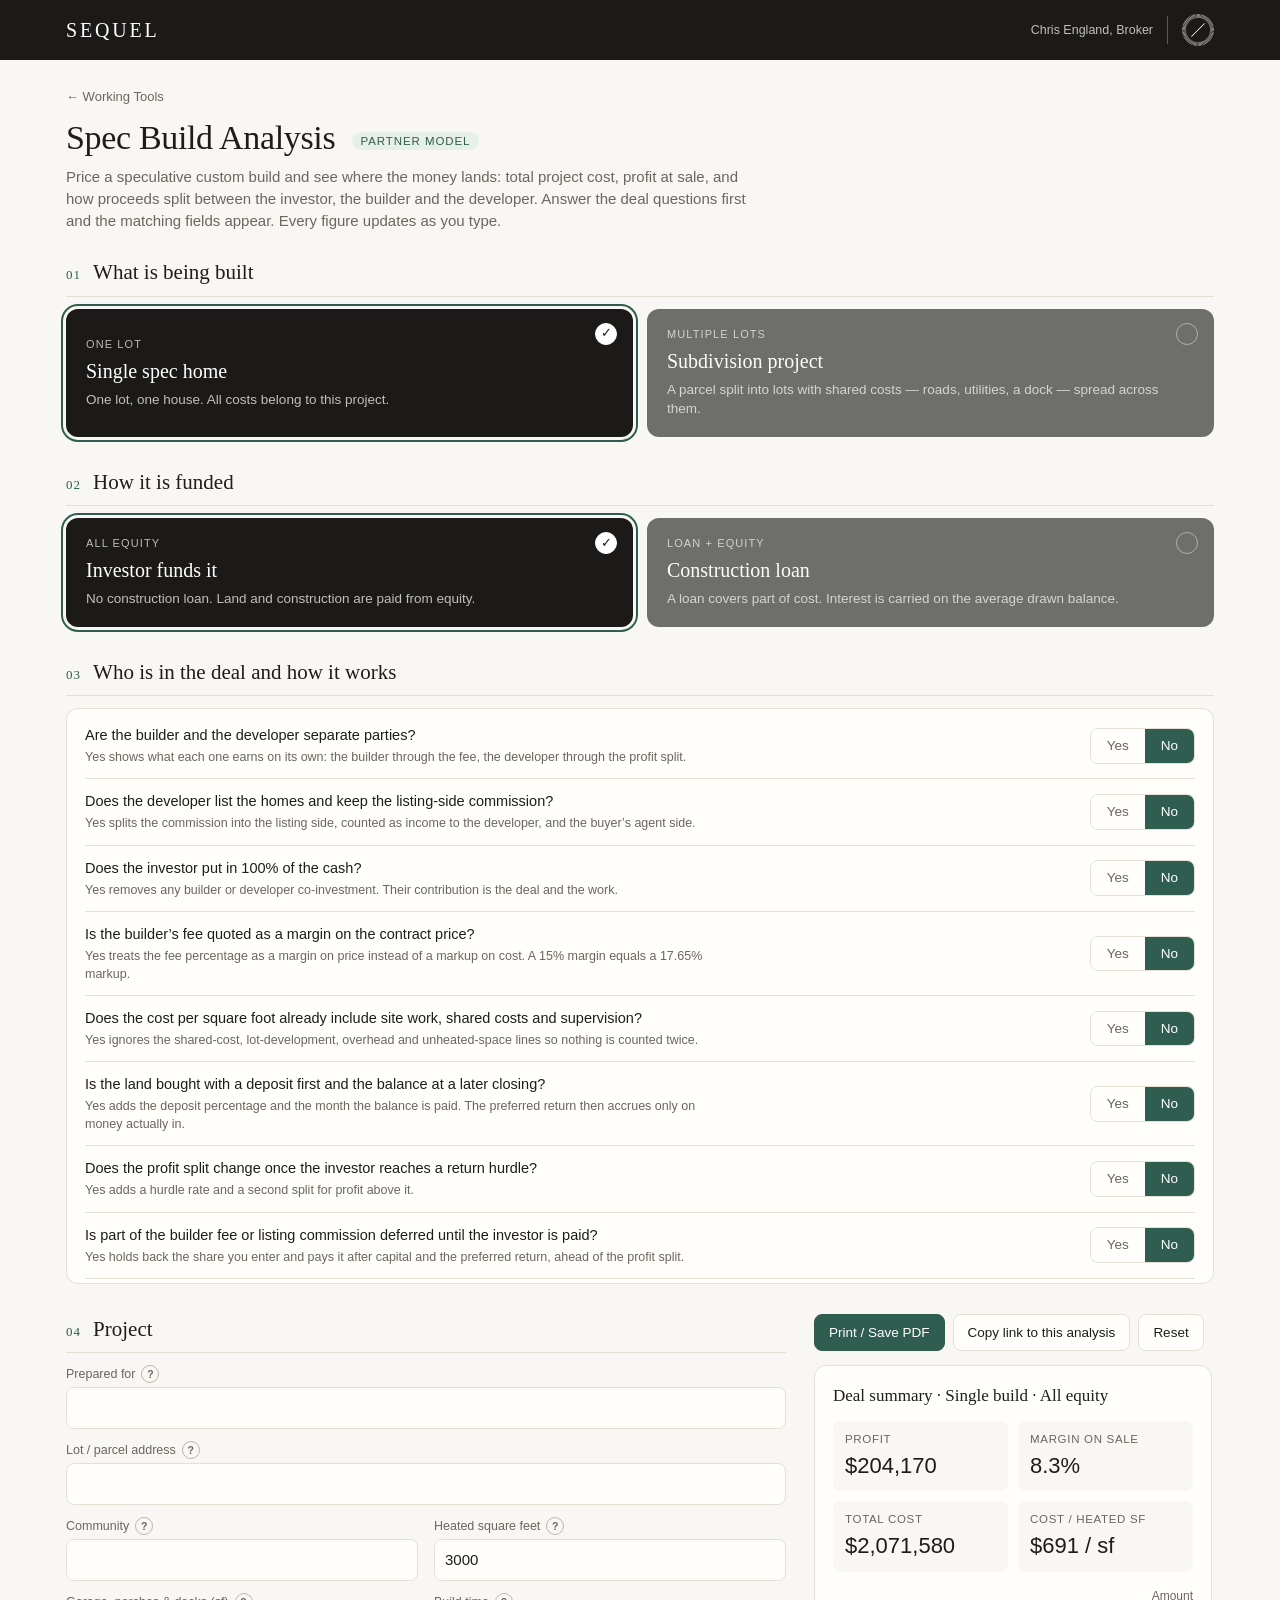
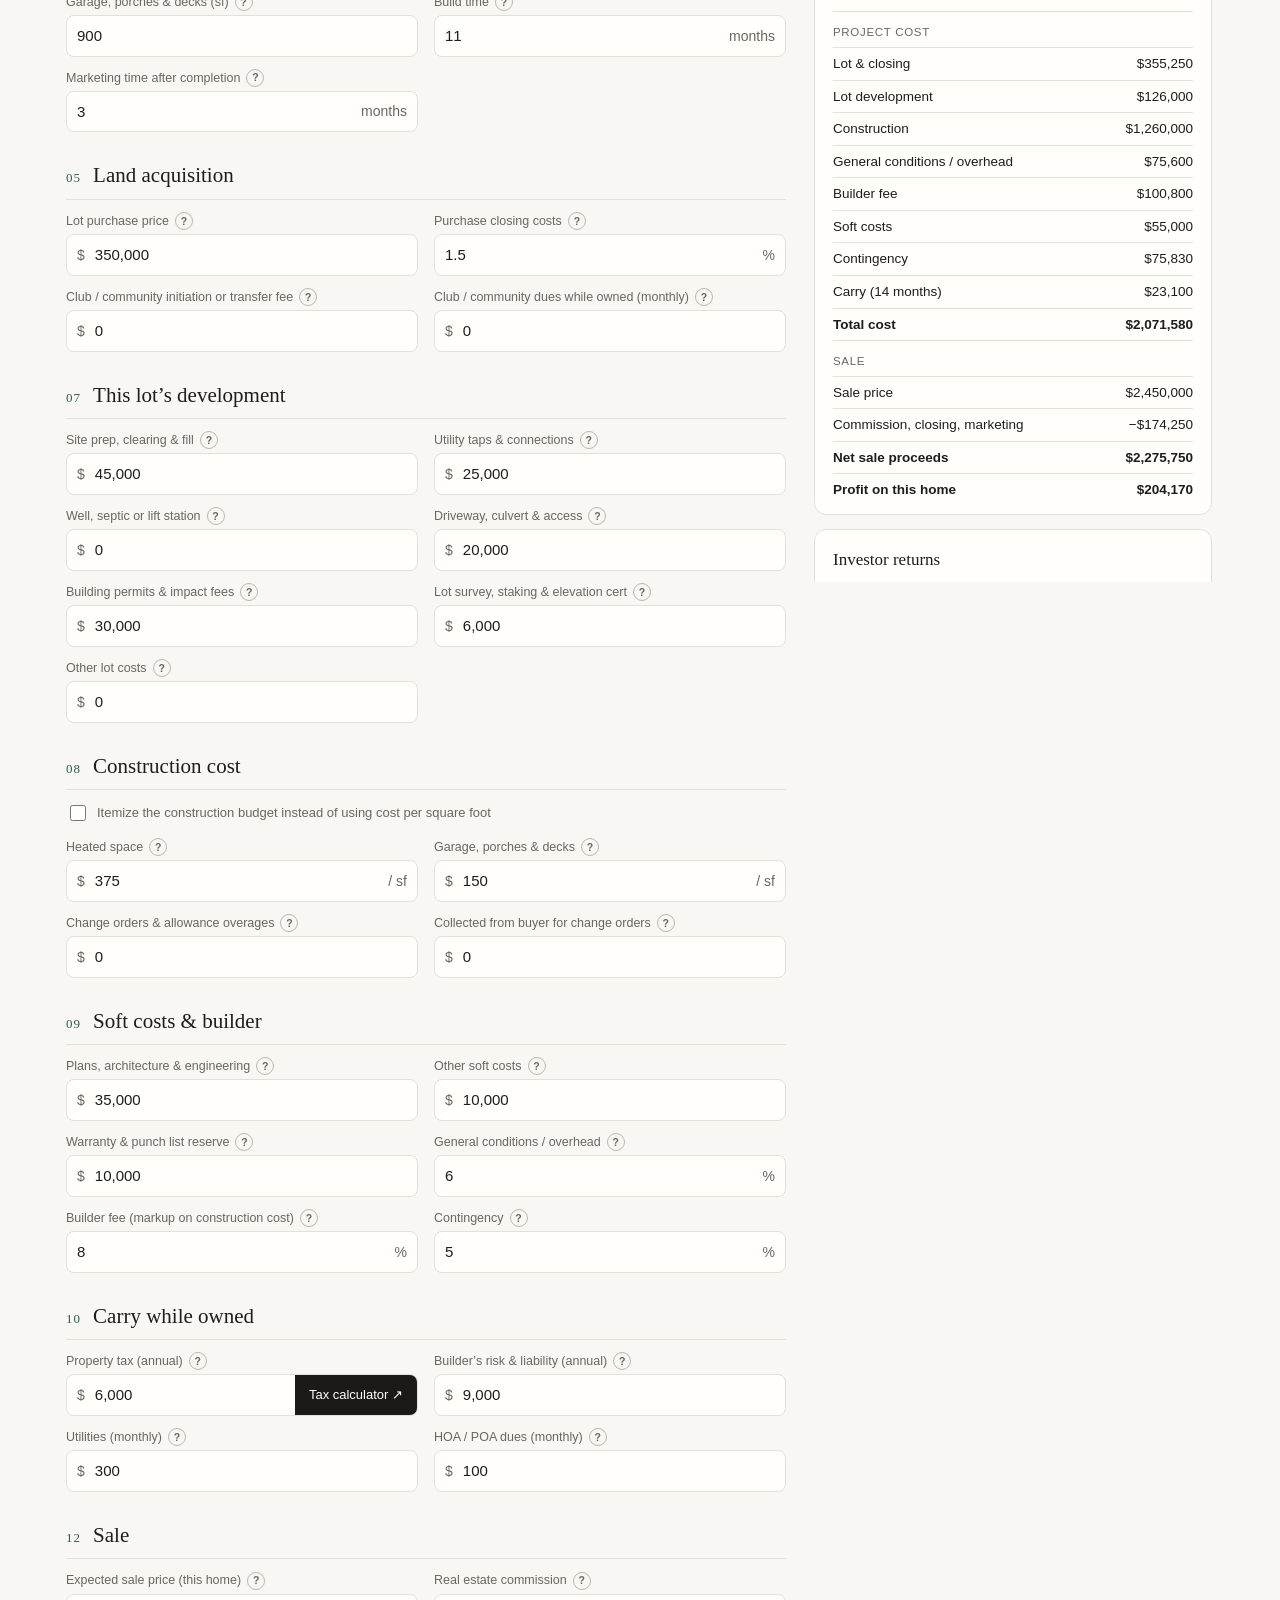
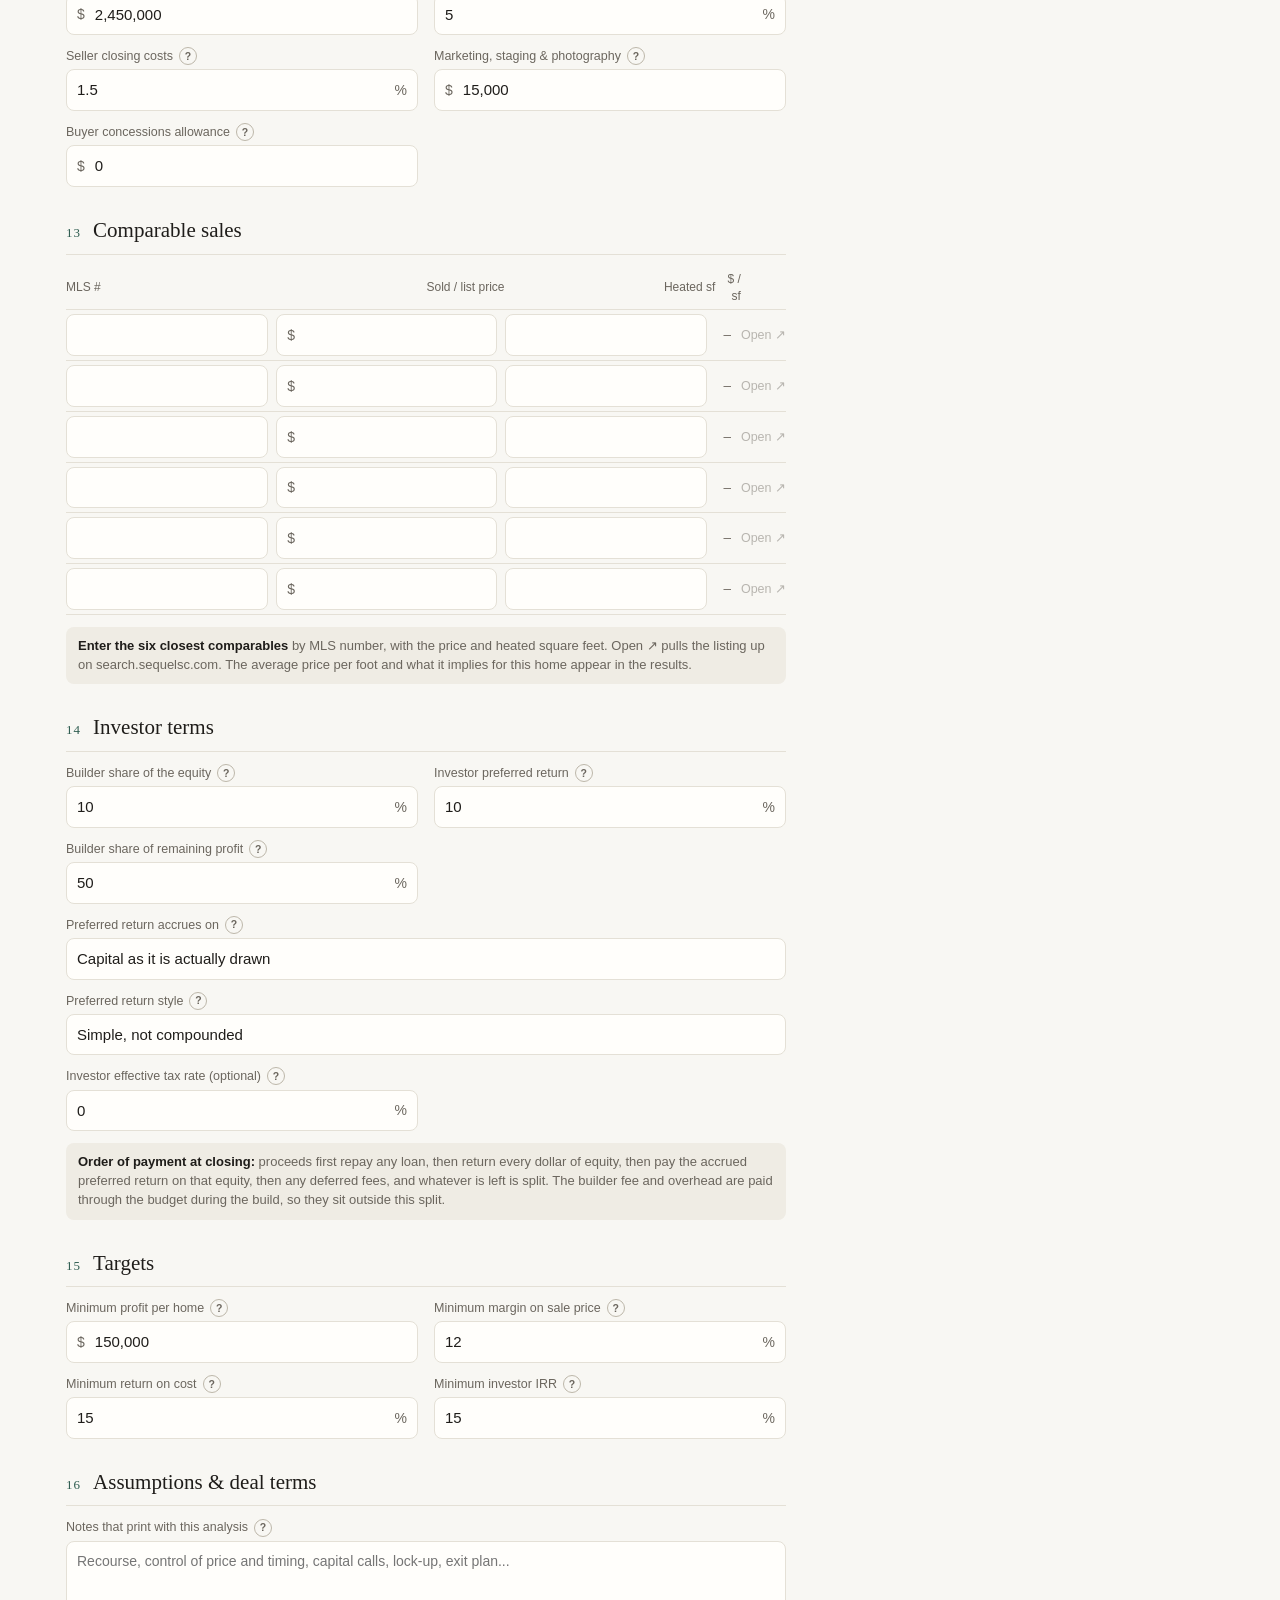
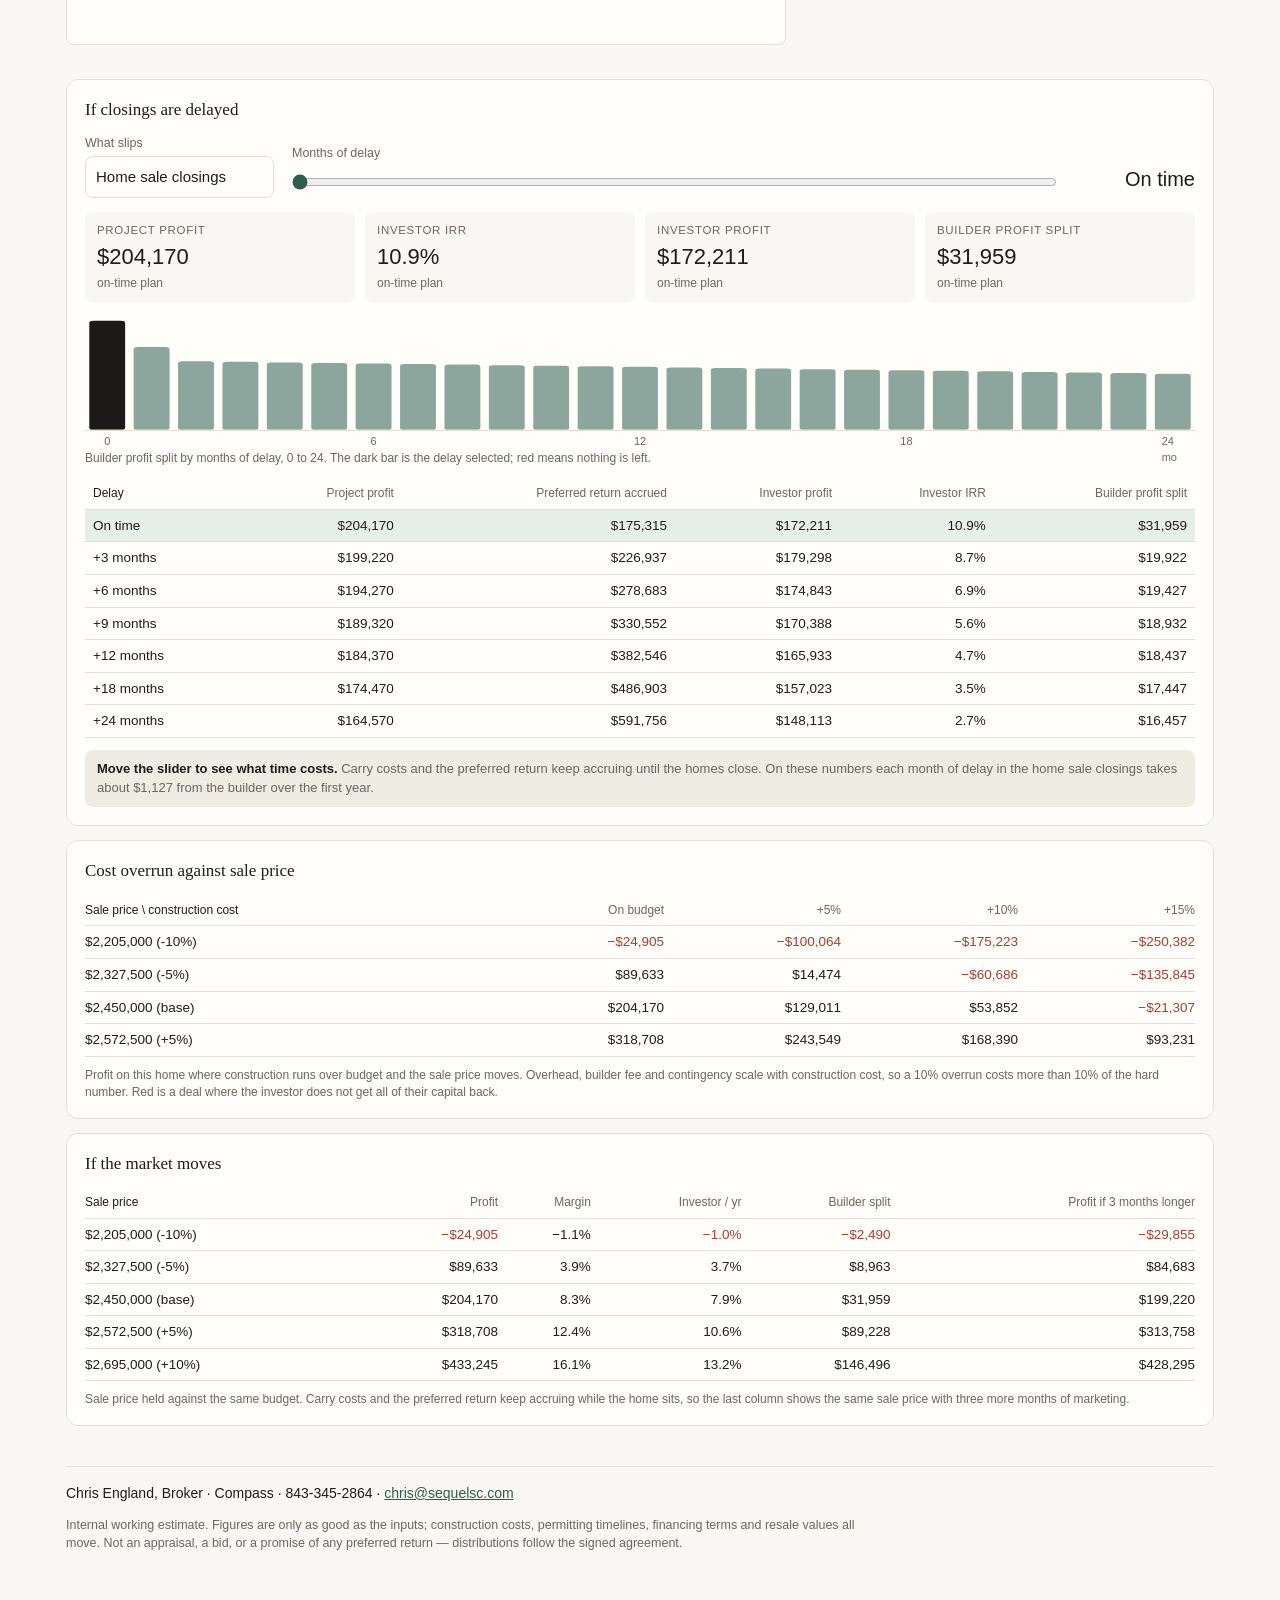
==== spec-build-analysis-partners.html @ 58c100d3 "Add files via upload" ====
<!DOCTYPE html>
<html lang="en">
<head>
<meta charset="UTF-8">
<meta name="viewport" content="width=device-width, initial-scale=1">
<title>Spec Build Analysis · Partner Model</title>
<meta name="description" content="Pricing and profit analysis for speculative custom home builds and small subdivisions, including shared cost allocation, investor preferred return and profit split.">
<style>

  :root{
    --bg:#f8f7f3; --card:#fffefb; --ink:#1f1d1a; --muted:#6b665e; --rule:#e4e0d6;
    --accent:#2f5d50; --accent-soft:#e7efe9; --good:#2f6b3f; --good-bg:#e6f0e7;
    --bad:#a2402e; --bad-bg:#f6e6e1; --neutral-bg:#efece4;
    --serif: Georgia, "Iowan Old Style", "Times New Roman", serif;
    --sans: -apple-system, BlinkMacSystemFont, "Segoe UI", Roboto, Helvetica, Arial, sans-serif;
  }
  *{box-sizing:border-box}
  html,body{margin:0;background:var(--bg);color:var(--ink);font-family:var(--sans);font-size:15px;line-height:1.45}
  a{color:var(--accent)}
  .wrap{max-width:1180px;margin:0 auto;padding:28px 16px 64px}

  /* Brand header */
  .brand{background:#1b1a18;color:#fff}
  .brand-in{max-width:1180px;margin:0 auto;padding:14px 16px;display:flex;align-items:center;justify-content:space-between;gap:16px}
  .brand-l,.brand-r{display:flex;align-items:center;gap:14px;text-decoration:none;color:#fff;min-width:0}
  .brand img{display:block;height:38px;width:auto;mix-blend-mode:screen}
  .brand .logo-compass{height:32px}
  .brand .sep{width:1px;height:28px;background:rgba(255,255,255,.28)}
  .brand .fallback{display:none;font-family:var(--serif);font-size:20px;letter-spacing:.14em;text-transform:uppercase}
  .brand .broker{font-size:12.5px;color:rgba(255,255,255,.72);white-space:nowrap}
  @media (max-width:560px){ .brand img{height:30px} .brand .logo-compass{height:24px} .brand .broker{display:none} }
  .top{display:flex;justify-content:space-between;align-items:baseline;gap:12px;flex-wrap:wrap;margin-bottom:6px}
  .back{font-size:13px;color:var(--muted);text-decoration:none}
  .back:hover{color:var(--accent)}
  h1{font-family:var(--serif);font-weight:normal;font-size:34px;letter-spacing:-.01em;margin:6px 0 4px}
  .lede{color:var(--muted);max-width:680px;margin:0 0 26px}

  /* Stop headers */
  .stop{display:flex;align-items:baseline;gap:12px;margin:0 0 12px;padding-bottom:8px;border-bottom:1px solid var(--rule)}
  .stop .num{font-family:var(--serif);font-size:13px;color:var(--accent);letter-spacing:.08em}
  .stop h2{font-family:var(--serif);font-weight:normal;font-size:21px;margin:0}

  /* Mode picker */
  .modes{display:grid;grid-template-columns:1fr 1fr;gap:14px;margin-bottom:30px}
  .mode{all:unset;cursor:pointer;position:relative;background:#1b1a18;color:#fff;border-radius:12px;padding:18px 20px;transition:box-shadow .15s, transform .1s, opacity .15s;opacity:.62}
  .mode:hover{opacity:.85}
  .mode:active{transform:scale(.99)}
  .mode:focus-visible{outline:2px solid var(--accent);outline-offset:3px}
  .mode[aria-pressed="true"]{opacity:1;box-shadow:0 0 0 3px var(--bg),0 0 0 5px var(--accent)}
  .mode .tag{font-size:11px;letter-spacing:.1em;text-transform:uppercase;color:rgba(255,255,255,.7)}
  .mode .t{font-family:var(--serif);font-size:20px;margin:4px 0 4px;color:#fff}
  .mode .d{color:rgba(255,255,255,.72);font-size:13.5px}
  .mode .chk{position:absolute;top:14px;right:16px;width:22px;height:22px;border-radius:50%;border:1.5px solid rgba(255,255,255,.45);display:flex;align-items:center;justify-content:center;font-size:13px;color:transparent}
  .mode[aria-pressed="true"] .chk{background:#fff;border-color:#fff;color:#1b1a18}

  .layout{display:grid;grid-template-columns:minmax(0,1fr) 400px;gap:28px;align-items:start}
  .inputs,.results{min-width:0}
  .inputs section{margin-bottom:28px}
  .grid{display:grid;grid-template-columns:1fr 1fr;gap:12px 16px}
  .field{display:flex;flex-direction:column;gap:4px;min-width:0}
  .field.wide{grid-column:1/-1}
  .field{position:relative}
  .field label{font-size:12.5px;color:var(--muted)}
  .lab{display:flex;align-items:center;gap:6px;min-height:18px}
  .q{all:unset;cursor:pointer;width:16px;height:16px;border-radius:50%;border:1px solid #bdb7aa;color:var(--muted);font-size:10.5px;font-weight:600;display:inline-flex;align-items:center;justify-content:center;flex:none;line-height:1}
  .q:hover,.q[aria-expanded="true"]{background:#1b1a18;border-color:#1b1a18;color:#fff}
  .q:focus-visible{outline:2px solid var(--accent);outline-offset:2px}
  .pop{display:none;position:absolute;z-index:20;left:0;top:24px;width:min(300px,100%);background:#1b1a18;color:#fff;font-size:12.5px;line-height:1.45;padding:10px 12px;border-radius:8px;box-shadow:0 6px 20px rgba(0,0,0,.18)}
  .pop.open{display:block}
  .pop::before{content:"";position:absolute;top:-5px;left:var(--arrow,40px);width:10px;height:10px;background:#1b1a18;transform:rotate(45deg)}
  .ctl{display:flex;align-items:center;background:var(--card);border:1px solid var(--rule);border-radius:8px;overflow:hidden}
  .ctl:focus-within{border-color:var(--accent)}
  .ctl span{padding:0 0 0 10px;color:var(--muted);font-size:14px}
  .ctl span.suf{padding:0 10px 0 0}
  .ctl input,.ctl select{all:unset;flex:1;min-width:0;padding:9px 10px;font-size:15px;font-variant-numeric:tabular-nums}
  .help{font-size:12px;color:var(--muted)}
  .find{all:unset;cursor:pointer;white-space:nowrap;font-size:13px;padding:0 14px;align-self:stretch;display:flex;align-items:center;background:#1b1a18;color:#fff}
  .find[aria-disabled="true"]{opacity:.35;cursor:default}
  .find:focus-visible{outline:2px solid var(--accent);outline-offset:-2px}
  .note{font-size:13px;color:var(--muted);background:var(--neutral-bg);border-radius:8px;padding:10px 12px;margin-top:12px}
  .note b{color:var(--ink);font-weight:600}

  /* Results */
  .results{position:sticky;top:16px;max-height:calc(100vh - 32px);overflow-y:auto;overscroll-behavior:contain;padding-right:2px}
  .panel{background:var(--card);border:1px solid var(--rule);border-radius:12px;padding:18px 18px 8px;margin-bottom:14px}
  .panel h3{font-family:var(--serif);font-weight:normal;font-size:17px;margin:0 0 12px}
  .kpis{display:grid;grid-template-columns:1fr 1fr;gap:10px;margin-bottom:10px}
  .kpi{background:var(--bg);border-radius:8px;padding:10px 12px}
  .kpi .l{font-size:11.5px;color:var(--muted);text-transform:uppercase;letter-spacing:.06em}
  .kpi .v{font-size:22px;font-variant-numeric:tabular-nums;margin-top:2px}
  .kpi .v.neg{color:var(--bad)}
  table{width:100%;border-collapse:collapse;font-variant-numeric:tabular-nums;font-size:13.5px}
  td,th{padding:6px 0;border-bottom:1px solid var(--rule);text-align:right}
  td:first-child,th:first-child{text-align:left;color:var(--ink)}
  th{font-weight:normal;color:var(--muted);font-size:12px}
  tr.sub td{font-weight:600}
  tr.total td{font-weight:600;border-bottom:none}
  tr.sect td{color:var(--muted);font-size:11.5px;text-transform:uppercase;letter-spacing:.06em;padding-top:12px}
  .neg{color:var(--bad)}
  .checks{list-style:none;margin:0;padding:0}
  .checks li{display:flex;justify-content:space-between;align-items:center;gap:8px;padding:7px 0;border-bottom:1px solid var(--rule);font-size:13.5px}
  .checks li:last-child{border-bottom:none}
  .chip{font-size:11.5px;padding:2px 8px;border-radius:99px;white-space:nowrap}
  .chip.y{background:var(--good-bg);color:var(--good)}
  .chip.n{background:var(--bad-bg);color:var(--bad)}
  .chip.na{background:var(--neutral-bg);color:var(--muted)}
  .verdict{font-size:13.5px;padding:10px 12px;border-radius:8px;margin:4px 0 12px}
  .actions{display:flex;gap:8px;flex-wrap:wrap;margin-bottom:14px}
  .btn{all:unset;cursor:pointer;font-size:13.5px;padding:8px 14px;border-radius:8px;border:1px solid var(--rule);background:var(--card)}
  .btn.primary{background:var(--accent);color:#fff;border-color:var(--accent)}
  .btn:focus-visible{outline:2px solid var(--accent);outline-offset:2px}
  .copied{font-size:12.5px;color:var(--good);align-self:center}

  .proj{margin-top:6px}
  .proj-wrap{overflow-x:auto}

  footer{margin-top:40px;padding-top:16px;border-top:1px solid var(--rule);color:var(--muted);font-size:12.5px}
  footer .who{color:var(--ink);font-size:14px;margin-bottom:8px}
  .disclaimer{max-width:820px}

  .mbar{display:none;position:fixed;left:0;right:0;bottom:0;z-index:10;background:var(--card);border-top:1px solid var(--rule);padding:10px 16px;align-items:center;justify-content:space-between;gap:12px;box-shadow:0 -4px 16px rgba(0,0,0,.05)}
  .mbar .m{font-size:13px;color:var(--muted)}
  .mbar .m b{color:var(--ink);font-size:16px;font-weight:600;font-variant-numeric:tabular-nums}
  .mbar .m b.neg{color:var(--bad)}
  .hidden{display:none !important}

  /* Lead gate */
  dialog.gate{border:none;border-radius:14px;padding:0;width:min(440px,calc(100vw - 32px));background:var(--card);color:var(--ink);box-shadow:0 20px 60px rgba(0,0,0,.25)}
  dialog.gate::backdrop{background:rgba(20,19,17,.55)}
  .gate form{padding:22px 22px 18px}
  .gate h3{font-family:var(--serif);font-weight:normal;font-size:21px;margin:0 0 4px}
  .gate p.sub{color:var(--muted);font-size:13.5px;margin:0 0 16px}
  .gate .field{margin-bottom:12px}
  .gate .consent{font-size:11.5px;color:var(--muted);margin:4px 0 16px}
  .gate .row{display:flex;gap:8px;justify-content:flex-end}
  .gate .err{color:var(--bad);font-size:12.5px;min-height:16px;margin:-4px 0 8px}
  .gate .hp{position:absolute;left:-9999px;width:1px;height:1px;overflow:hidden}
  .gate .done{padding:26px 22px}
  .toast{position:fixed;left:50%;bottom:84px;transform:translateX(-50%);background:#1b1a18;color:#fff;font-size:13.5px;padding:10px 16px;border-radius:8px;z-index:30;box-shadow:0 6px 20px rgba(0,0,0,.2)}
  .print-gate{display:none}

  @media (max-width: 900px){
    .layout{grid-template-columns:1fr}
    .results{position:static;max-height:none;overflow:visible}
    .mbar{display:flex}
    body{padding-bottom:64px}
  }
  @media (max-width: 560px){
    .modes{gap:10px}
    .mode{padding:14px 14px}
    .mode .t{font-size:17px}
    .mode .d{display:none}
    .mode .chk{top:12px;right:12px;width:18px;height:18px;font-size:11px}
    .grid{grid-template-columns:1fr}
    h1{font-size:28px}
  }
  @media print{
    body{background:#fff;font-size:12px}
    .brand{background:#fff;color:#000;border-bottom:1px solid var(--rule)}
    .brand img{mix-blend-mode:multiply}
    .brand .logo-sequel{filter:invert(1)}
    .brand .logo-compass{filter:invert(1)}
    .brand .sep{background:var(--rule)}
    .brand .broker{color:#555}
    .back,.modes,.actions,.help,.no-print,.mbar,.q,.pop,dialog,.toast{display:none !important}
    body.gated:not(.unlocked) > *:not(.print-gate){display:none !important}
    body.gated:not(.unlocked) .print-gate{display:block;padding:40px;font-size:16px}
    .results{max-height:none;overflow:visible}
    .layout{grid-template-columns:1fr 1fr;gap:18px}
    .results{position:static}
    .panel,.kpi{break-inside:avoid}
    .ctl{border:none;border-bottom:1px solid var(--rule);border-radius:0}
    .wrap{padding:0}
  }

  .comps-wrap{overflow-x:auto}
  table.comps{width:100%;border-collapse:collapse;font-size:13.5px}
  table.comps th{font-weight:normal;color:var(--muted);font-size:12px;text-align:right;padding:4px 0}
  table.comps th:first-child,table.comps td:first-child{text-align:left}
  table.comps td{padding:4px 0;border-bottom:1px solid var(--rule);text-align:right}
  table.comps .ctl{margin-right:8px}
  table.comps td:last-child .ctl{margin-right:0}
  table.comps input{width:100%;text-align:right}
  table.comps td:first-child input{text-align:left}
  .comps .psf{font-variant-numeric:tabular-nums;color:var(--muted);white-space:nowrap;padding-right:10px}
  .comps .open{font-size:12.5px;white-space:nowrap;color:var(--accent);text-decoration:none}
  .comps .open[aria-disabled="true"]{color:var(--muted);opacity:.45;pointer-events:none}
  @media (max-width:560px){ table.comps{min-width:520px} }
  .switch{display:flex;align-items:center;gap:8px;font-size:13px;color:var(--muted);margin:0 0 14px;cursor:pointer}
  .switch input{width:16px;height:16px;accent-color:#1b1a18}
  .ctl select{all:unset;flex:1;min-width:0;padding:9px 10px;font-size:15px;cursor:pointer}
  .ctl textarea{all:unset;flex:1;min-width:0;padding:9px 10px;font-size:14px;line-height:1.5;white-space:pre-wrap;min-height:84px;font-family:var(--sans)}
  @media print{ .ctl textarea{min-height:0} }

  /* Partner model additions */
  .ver{font-family:var(--sans);font-size:11.5px;letter-spacing:.08em;text-transform:uppercase;color:var(--accent);background:var(--accent-soft);padding:3px 9px;border-radius:99px;vertical-align:middle;margin-left:8px}
  .qs{background:var(--card);border:1px solid var(--rule);border-radius:12px;padding:4px 18px;margin-bottom:30px}
  .qrow{display:flex;align-items:center;justify-content:space-between;gap:16px;padding:12px 0;border-bottom:1px solid var(--rule)}
  .qrow:last-child{border-bottom:none}
  .qrow .qt{font-size:14.5px}
  .qrow .qd{font-size:12.5px;color:var(--muted);margin-top:2px;max-width:640px}
  .yn{display:flex;flex:none;border:1px solid var(--rule);border-radius:8px;overflow:hidden}
  .yn button{all:unset;cursor:pointer;font-size:13.5px;padding:7px 16px;color:var(--muted);background:var(--card)}
  .yn button[aria-pressed="true"]{background:var(--accent);color:#fff}
  .yn button:focus-visible{outline:2px solid var(--accent);outline-offset:-2px}
  .delay-ctl{display:flex;align-items:flex-end;gap:18px;flex-wrap:wrap;margin-bottom:14px}
  .delay-ctl label{display:block;font-size:12.5px;color:var(--muted);margin-bottom:4px}
  .delay-ctl .slide{flex:1;min-width:220px}
  .delay-ctl input[type=range]{width:100%;accent-color:var(--accent);margin:8px 0}
  .delay-ctl .dval{font-size:20px;font-variant-numeric:tabular-nums;min-width:120px;text-align:right;padding-bottom:4px}
  .kpis.four{grid-template-columns:repeat(4,1fr)}
  .kpi .dl{font-size:12px;color:var(--muted);margin-top:2px;font-variant-numeric:tabular-nums}
  .kpi .dl.neg{color:var(--bad)}
  .bars{width:100%;height:120px;display:block;margin:10px 0 0}
  .axis{position:relative;height:18px;font-size:11px;color:var(--muted);font-variant-numeric:tabular-nums}
  .axis span{position:absolute;top:2px;transform:translateX(-50%)}
  .delay-ctl input[type=range]:focus{outline:none}
  tr.hl td{background:var(--accent-soft)}
  #delayTable td,#delayTable th{padding-left:8px;padding-right:8px}
  @media (max-width:700px){ .kpis.four{grid-template-columns:1fr 1fr} .qrow{flex-direction:column;align-items:flex-start} }
</style>
</head>
<body>
<header class="brand">
  <div class="brand-in">
    <a class="brand-l" href="https://www.sequelsc.com" aria-label="Sequel Real Estate Group">
      <img class="logo-sequel" src="https://sequelsc.com/wp-content/uploads/2024/08/logowhite1.png" alt="Sequel Real Estate Group" onerror="this.style.display='none';this.nextElementSibling.style.display='inline'">
      <span class="fallback">Sequel</span>
    </a>
    <div class="brand-r">
      <span class="broker">Chris England, Broker</span>
      <span class="sep" aria-hidden="true"></span>
      <img class="logo-compass" src="[data-uri]" alt="Compass" onerror="this.style.display='none';this.nextElementSibling.style.display='inline'">
      <span class="fallback">Compass</span>
    </div>
  </div>
</header>
<div class="wrap">
  <div class="top"><a class="back" href="working-tools.html">← Working Tools</a></div>
  <h1>Spec Build Analysis <span class="ver">Partner model</span></h1>
  <p class="lede">Price a speculative custom build and see where the money lands: total project cost, profit at sale, and how proceeds split between the investor, the builder and the developer. Answer the deal questions first and the matching fields appear. Every figure updates as you type.</p>

  <div class="stop"><span class="num">01</span><h2>What is being built</h2></div>
  <div class="modes" role="group" aria-label="Project type">
    <button class="mode" data-group="type" data-mode="single" aria-pressed="true">
      <span class="chk" aria-hidden="true">✓</span>
      <div class="tag">One lot</div>
      <div class="t">Single spec home</div>
      <div class="d">One lot, one house. All costs belong to this project.</div>
    </button>
    <button class="mode" data-group="type" data-mode="multi" aria-pressed="false">
      <span class="chk" aria-hidden="true">✓</span>
      <div class="tag">Multiple lots</div>
      <div class="t">Subdivision project</div>
      <div class="d">A parcel split into lots with shared costs — roads, utilities, a dock — spread across them.</div>
    </button>
  </div>

  <div class="stop"><span class="num">02</span><h2>How it is funded</h2></div>
  <div class="modes" role="group" aria-label="Funding structure">
    <button class="mode" data-group="fund" data-mode="equity" aria-pressed="true">
      <span class="chk" aria-hidden="true">✓</span>
      <div class="tag">All equity</div>
      <div class="t">Investor funds it</div>
      <div class="d">No construction loan. Land and construction are paid from equity.</div>
    </button>
    <button class="mode" data-group="fund" data-mode="loan" aria-pressed="false">
      <span class="chk" aria-hidden="true">✓</span>
      <div class="tag">Loan + equity</div>
      <div class="t">Construction loan</div>
      <div class="d">A loan covers part of cost. Interest is carried on the average drawn balance.</div>
    </button>
  </div>

  <div class="stop"><span class="num">03</span><h2>Who is in the deal and how it works</h2></div>
  <div class="qs" id="qs"></div>

  <div class="layout">
    <div class="inputs" id="inputs"></div>

    <aside class="results" aria-live="polite">
      <div class="actions">
        <button class="btn primary" id="btnPrint">Print / Save PDF</button>
        <button class="btn" id="btnLink">Copy link to this analysis</button>
        <button class="btn" id="btnReset">Reset</button>
        <span class="copied hidden" id="copied">Link copied</span>
      </div>

      <div class="panel">
        <h3 id="resTitle">Deal summary</h3>
        <div class="kpis">
          <div class="kpi"><div class="l">Profit</div><div class="v" id="kProfit">–</div></div>
          <div class="kpi"><div class="l">Margin on sale</div><div class="v" id="kMargin">–</div></div>
          <div class="kpi"><div class="l">Total cost</div><div class="v" id="kCost">–</div></div>
          <div class="kpi"><div class="l">Cost / heated sf</div><div class="v" id="kPsf">–</div></div>
        </div>
        <table id="budget"></table>
      </div>

      <div class="panel hidden" id="rollupPanel">
        <h3>Whole project</h3>
        <table id="rollup"></table>
        <p class="help" style="margin:10px 0 8px">Assumes every lot performs like the one analyzed above. Shared costs are counted once.</p>
      </div>

      <div class="panel">
        <h3>Investor returns</h3>
        <div class="kpis">
          <div class="kpi"><div class="l">Investor IRR</div><div class="v" id="kIrr">–</div></div>
          <div class="kpi"><div class="l">Equity multiple</div><div class="v" id="kMult">–</div></div>
        </div>
        <table id="returns"></table>
      </div>

      <div class="panel">
        <h3>Sources & uses</h3>
        <table id="sources"></table>
      </div>

      <div class="panel hidden" id="compsPanel">
        <h3>What the comps say</h3>
        <table id="compsOut"></table>
        <p class="help hidden" id="compsWarn" style="margin:10px 0 8px"></p>
      </div>

      <div class="panel">
        <h3>Split at closing</h3>
        <table id="waterfall"></table>
      </div>

      <div class="panel">
        <h3>Deal check</h3>
        <div class="verdict" id="verdict"></div>
        <ul class="checks" id="checks"></ul>
      </div>
    </aside>
  </div>

  <section class="panel proj" id="delayPanel">
    <h3>If closings are delayed</h3>
    <div class="delay-ctl">
      <div><label for="delayWhat">What slips</label><div class="ctl"><select id="delayWhat"><option value="sell">Home sale closings</option><option value="build">Construction</option><option value="hz">Approvals and lot closing</option></select></div></div>
      <div class="slide"><label for="delayMonths">Months of delay</label><input type="range" id="delayMonths" min="0" max="24" step="1" value="0"></div>
      <div class="dval" id="delayVal">On time</div>
    </div>
    <div class="kpis four" id="delayKpis"></div>
    <svg class="bars" id="delayBars" viewBox="0 0 520 110" preserveAspectRatio="none" role="img" aria-label="Earnings by months of delay"></svg>
    <div class="axis" id="delayAxis" aria-hidden="true"></div>
    <p class="help" id="delayCap" style="margin:0 0 12px"></p>
    <div class="proj-wrap"><table id="delayTable"></table></div>
    <div class="note" id="delayNote" style="margin:12px 0 10px"></div>
  </section>

  <section class="panel proj">
    <h3>Cost overrun against sale price</h3>
    <div class="proj-wrap"><table id="grid"></table></div>
    <p class="help" style="margin:10px 0 8px">Profit on this home where construction runs over budget and the sale price moves. Overhead, builder fee and contingency scale with construction cost, so a 10% overrun costs more than 10% of the hard number. Red is a deal where the investor does not get all of their capital back.</p>
  </section>

  <section class="panel proj">
    <h3>If the market moves</h3>
    <div class="proj-wrap"><table id="sens"></table></div>
    <p class="help" style="margin:10px 0 8px">Sale price held against the same budget. Carry costs and the preferred return keep accruing while the home sits, so the last column shows the same sale price with three more months of marketing.</p>
  </section>

  <footer>
    <div class="who">Chris England, Broker · Compass · 843-345-2864 · <a href="mailto:chris@sequelsc.com">chris@sequelsc.com</a></div>
    <p class="disclaimer">Internal working estimate. Figures are only as good as the inputs; construction costs, permitting timelines, financing terms and resale values all move. Not an appraisal, a bid, or a promise of any preferred return — distributions follow the signed agreement.</p>
  </footer>
</div>
<script>
(function(){
  // type: usd | pct | num | text | select ; show: both | loan | multi | single | multi-loan combos handled by fn
  var ALLOC = [['equal','Equal share per lot'],['price','Weighted by sale price'],['size','Weighted by lot size'],['custom','Custom share for this lot']];

  var SECTIONS = [
    { n:'03', title:'Project', fields:[
      {id:'preparedFor', label:'Prepared for', type:'text', def:'', wide:true},
      {id:'address', label:'Lot / parcel address', type:'text', def:'', wide:true},
      {id:'area', label:'Community', type:'text', def:''},
      {id:'lotCount', label:'Lots in the project', type:'num', def:4, show:'multi'},
      {id:'sfHeated', label:'Heated square feet', type:'num', def:3000},
      {id:'sfUnheated', label:'Garage, porches & decks (sf)', type:'num', def:900},
      {id:'horizMonths', label:'Entitlement & site development time', type:'num', def:12, suffix:'months', show:'multi'},
      {id:'buildMonths', label:'Build time', type:'num', def:11, suffix:'months'},
      {id:'sellMonths', label:'Marketing time after completion', type:'num', def:3, suffix:'months'},
      {id:'sellGapMonths', label:'Months between home closings', type:'num', def:2, suffix:'months', show:'q-stag'}
    ]},
    { n:'04', title:'Land acquisition', fields:[
      {id:'landPrice', label:'Lot purchase price', type:'usd', def:350000, show:'single'},
      {id:'parcelPrice', label:'Parent parcel purchase price', type:'usd', def:900000, show:'multi'},
      {id:'depositPct', label:'Deposit paid up front', type:'pct', def:10, show:'q-dep'},
      {id:'landCloseMonth', label:'Balance paid at closing, months after the deposit', type:'num', def:12, suffix:'months', show:'q-dep'},
      {id:'landClosePct', label:'Purchase closing costs', type:'pct', def:1.5},
      {id:'clubInit', label:'Club / community initiation or transfer fee', type:'usd', def:0},
      {id:'clubMonthly', label:'Club / community dues while owned (monthly)', type:'usd', def:0}
    ]},
    { n:'05', title:'Shared project costs', show:'multi', fields:[
      {id:'shEntitle', label:'Subdivision, legal & entitlement', type:'usd', def:60000, show:'multi'},
      {id:'shSurvey', label:'Survey, platting & recording', type:'usd', def:35000, show:'multi'},
      {id:'shEng', label:'Engineering & agency permitting', type:'usd', def:80000, show:'multi'},
      {id:'shRoad', label:'Road, access & common clearing', type:'usd', def:150000, show:'multi'},
      {id:'shUtil', label:'Utility extensions (water, sewer, power)', type:'usd', def:120000, show:'multi'},
      {id:'shAmenity', label:'Dock, walkway or beach access', type:'usd', def:500000, show:'multi'},
      {id:'shCommon', label:'Common landscaping, signage & entry', type:'usd', def:40000, show:'multi'},
      {id:'shOther', label:'Other shared costs', type:'usd', def:0, show:'multi'},
      {id:'shContPct', label:'Contingency on shared costs', type:'pct', def:10, show:'multi'},
      {id:'allocMethod', label:'How shared costs are spread', type:'select', options:ALLOC, def:'equal', wide:true, show:'multi'},
      {id:'allSalePrice', label:'Combined sale price of all lots', type:'usd', def:9800000, show:'alloc-price'},
      {id:'lotSf', label:'This lot (sf or acres)', type:'num', def:20000, show:'alloc-size'},
      {id:'allLotSf', label:'All lots combined (same units)', type:'num', def:80000, show:'alloc-size'},
      {id:'customSharePct', label:'This lot’s share of shared costs', type:'pct', def:25, show:'alloc-custom'}
    ]},
    { n:'06', title:'This lot’s development', fields:[
      {id:'ldSite', label:'Site prep, clearing & fill', type:'usd', def:45000},
      {id:'ldUtil', label:'Utility taps & connections', type:'usd', def:25000},
      {id:'ldSeptic', label:'Well, septic or lift station', type:'usd', def:0},
      {id:'ldDrive', label:'Driveway, culvert & access', type:'usd', def:20000},
      {id:'ldPermit', label:'Building permits & impact fees', type:'usd', def:30000},
      {id:'ldSurvey', label:'Lot survey, staking & elevation cert', type:'usd', def:6000},
      {id:'ldOther', label:'Other lot costs', type:'usd', def:0}
    ]},
    { n:'07', title:'Construction cost', itemize:true, fields:[
      {id:'costHeated', label:'Heated space', type:'usd', def:375, suffix:'/ sf', grp:'simple'},
      {id:'costUnheated', label:'Garage, porches & decks', type:'usd', def:150, suffix:'/ sf', grp:'simple'},
      {id:'iSite', label:'On-lot sitework at start of build', type:'usd', def:25000, grp:'items'},
      {id:'iFound', label:'Foundation & slab', type:'usd', def:95000, grp:'items'},
      {id:'iFrame', label:'Framing & lumber', type:'usd', def:230000, grp:'items'},
      {id:'iExt', label:'Roofing & exterior finish', type:'usd', def:165000, grp:'items'},
      {id:'iWin', label:'Windows & exterior doors', type:'usd', def:95000, grp:'items'},
      {id:'iPlumb', label:'Plumbing', type:'usd', def:70000, grp:'items'},
      {id:'iHvac', label:'HVAC', type:'usd', def:55000, grp:'items'},
      {id:'iElec', label:'Electrical & low voltage', type:'usd', def:65000, grp:'items'},
      {id:'iDry', label:'Insulation & drywall', type:'usd', def:70000, grp:'items'},
      {id:'iTrim', label:'Interior trim & doors', type:'usd', def:85000, grp:'items'},
      {id:'iCab', label:'Cabinets & countertops', type:'usd', def:95000, grp:'items'},
      {id:'iFloor', label:'Flooring & tile', type:'usd', def:80000, grp:'items'},
      {id:'iPaint', label:'Paint & finishes', type:'usd', def:45000, grp:'items'},
      {id:'iAppl', label:'Appliances & fixtures', type:'usd', def:55000, grp:'items'},
      {id:'iPool', label:'Pool & outdoor living', type:'usd', def:0, grp:'items'},
      {id:'iLand', label:'Landscaping & irrigation', type:'usd', def:45000, grp:'items'},
      {id:'iHard', label:'Patios & hardscape', type:'usd', def:35000, grp:'items'},
      {id:'changeOrders', label:'Change orders & allowance overages', type:'usd', def:0},
      {id:'changeBilled', label:'Collected from buyer for change orders', type:'usd', def:0}
    ]},
    { n:'08', title:'Soft costs & builder', fields:[
      {id:'softDesign', label:'Plans, architecture & engineering', type:'usd', def:35000},
      {id:'softOther', label:'Other soft costs', type:'usd', def:10000},
      {id:'warranty', label:'Warranty & punch list reserve', type:'usd', def:10000},
      {id:'gcPct', label:'General conditions / overhead', type:'pct', def:6},
      {id:'builderFeePct', label:'Builder fee', type:'pct', def:8},
      {id:'contPct', label:'Contingency', type:'pct', def:5}
    ]},
    { n:'09', title:'Carry while owned', fields:[
      {id:'taxAnnual', label:'Property tax (annual)', type:'usd', def:6000, link:{href:'https://www.beaufortcountyauditor.com/calc', label:'Tax calculator ↗'}},
      {id:'insAnnual', label:'Builder’s risk & liability (annual)', type:'usd', def:9000},
      {id:'utilMonthly', label:'Utilities (monthly)', type:'usd', def:300},
      {id:'hoaMonthly', label:'HOA / POA dues (monthly)', type:'usd', def:100}
    ]},
    { n:'10', title:'Construction loan', show:'loan', fields:[
      {id:'ltcPct', label:'Loan to cost', type:'pct', def:75, show:'loan'},
      {id:'rate', label:'Interest rate', type:'pct', def:8.5, step:0.125, show:'loan'},
      {id:'loanTermMonths', label:'Loan term', type:'num', def:18, suffix:'months', show:'loan'},
      {id:'interestMode', label:'Interest is', type:'select', options:[['reserve','Financed by the loan (interest reserve)'],['equity','Paid in cash as it accrues']], def:'reserve', wide:true, show:'loan'},
      {id:'pointsPct', label:'Points / origination', type:'pct', def:1, show:'loan'},
      {id:'lenderFees', label:'Other lender & title fees', type:'usd', def:3500, show:'loan'}
    ]},
    { n:'11', title:'Sale', fields:[
      {id:'salePrice', label:'Expected sale price (this home)', type:'usd', def:2450000},
      {id:'commPct', label:'Real estate commission', type:'pct', def:5, show:'q-nolist'},
      {id:'commListPct', label:'Listing commission kept by the developer', type:'pct', def:3, show:'q-list'},
      {id:'commBuyerPct', label:'Buyer’s agent commission', type:'pct', def:3, show:'q-list'},
      {id:'sellerClosePct', label:'Seller closing costs', type:'pct', def:1.5},
      {id:'marketing', label:'Marketing, staging & photography', type:'usd', def:15000},
      {id:'concessions', label:'Buyer concessions allowance', type:'usd', def:0}
    ]},
    { n:'13', title:'Investor terms', fields:[
      {id:'builderCoPct', label:'Builder share of the equity', type:'pct', def:10, show:'q-co'},
      {id:'prefRate', label:'Investor preferred return', type:'pct', def:10},
      {id:'splitBuilderPct', label:'Builder share of remaining profit', type:'pct', def:50},
      {id:'hurdleIrr', label:'Investor return hurdle (annual)', type:'pct', def:15, show:'q-tier'},
      {id:'splitAbovePct', label:'Developer share above the hurdle', type:'pct', def:50, show:'q-tier'},
      {id:'deferFeePct', label:'Share of the builder fee deferred', type:'pct', def:50, show:'q-defer'},
      {id:'deferCommPct', label:'Share of the listing commission deferred', type:'pct', def:50, show:'q-deferlist'},
      {id:'prefBasis', label:'Preferred return accrues on', type:'select', options:[['drawn','Capital as it is actually drawn'],['committed','The full commitment from day one']], def:'drawn', wide:true},
      {id:'prefCompound', label:'Preferred return style', type:'select', options:[['simple','Simple, not compounded'],['annual','Compounded annually']], def:'simple', wide:true},
      {id:'investorTaxPct', label:'Investor effective tax rate (optional)', type:'pct', def:0}
    ]},
    { n:'14', title:'Targets', fields:[
      {id:'tProfit', label:'Minimum profit per home', type:'usd', def:150000},
      {id:'tMargin', label:'Minimum margin on sale price', type:'pct', def:12},
      {id:'tROC', label:'Minimum return on cost', type:'pct', def:15},
      {id:'tInv', label:'Minimum investor IRR', type:'pct', def:15}
    ]},
    { n:'15', title:'Assumptions & deal terms', fields:[
      {id:'dealNotes', label:'Notes that print with this analysis', type:'area', def:'', wide:true}
    ]}
  ];

  var TIPS = {
    preparedFor:'Optional. The investor, partner or client this analysis is for. It prints at the top of the PDF.',
    address:'Optional. The lot address, parcel number or subdivision name. For reference only.',
    area:'Optional. Neighborhood or community. For reference only.',
    lotCount:'How many lots the parcel will be divided into. Shared costs are spread across this many lots, and the whole-project roll-up multiplies by it.',
    sfHeated:'Heated, air-conditioned square footage of the home on this lot.',
    sfUnheated:'Garage, covered porches, decks and other unheated space, which costs less per foot.',
    horizMonths:'Months from purchase to finished lots: subdivision approval, agency permitting, engineering, roads, utilities and any dock or amenity. Carry, interest and the preferred return all accrue through this phase, which is where subdivision deals most often lose money. Dock and shoreline permits in particular can run far longer than expected.',
    buildMonths:'Months from start of construction to certificate of occupancy for this home.',
    sellMonths:'Months the finished home is expected to sit on the market before closing.',
    landPrice:'What the lot costs. If it is already owned, enter what it is worth today so the deal is judged honestly.',
    parcelPrice:'Purchase price of the whole parent parcel before it is divided. It is spread across the lots using the allocation method you choose.',
    landClosePct:'Closing costs on the purchase as a % of price: title, attorney, recording, survey.',
    shEntitle:'Legal, planning and consulting work to subdivide: rezoning, plat approval, covenants, HOA or POA formation.',
    shSurvey:'Boundary and topographic survey, plat preparation and recording fees.',
    shEng:'Civil engineering and agency permitting for the project as a whole. On a marsh-front or beachfront parcel this includes state and federal review of any dock or walkway, which is slow and rarely cheap.',
    shRoad:'Shared road, driveway easement, drainage and common area clearing.',
    shUtil:'Extending water, sewer, power and other utilities to serve the lots, before individual lot taps.',
    shAmenity:'The shared amenity: dock, cross-marsh walkway, boardwalk, beach access or pier. Enter the full construction cost; it is spread across the lots.',
    shCommon:'Common landscaping, entry feature, signage and mailboxes.',
    shOther:'Any other project-wide cost not listed above.',
    shContPct:'Contingency on shared costs. Keep this higher than the vertical contingency: marsh, dock and infrastructure work carries more surprises than a house does.',
    allocMethod:'How the shared costs above, including the parent parcel, are divided among the lots. Equal per lot is the simplest and the most common. Weighting by sale price makes the premium lots carry more of the amenity. Custom lets you enter this lot’s exact share.',
    allSalePrice:'The combined expected sale price of every lot in the project, used to work out this lot’s weighted share.',
    lotSf:'This lot’s size, in whatever unit you like, as long as it matches the next field.',
    allLotSf:'The combined size of all lots, in the same unit as the field before it.',
    customSharePct:'This lot’s share of shared costs as a percentage. With four lots carrying equal weight this would be 25%. Shares across all lots should add to 100%.',
    clubInit:'One-time initiation, capital contribution or transfer fee owed to the club or POA when the lot changes hands, common in gated communities such as Palmetto Bluff, Berkeley Hall or Sea Pines. Enter what your side owes at closing. Leave at 0 if none.',
    clubMonthly:'Ongoing club or community dues carried every month you own the lot, on top of any POA dues entered below. Leave at 0 if none, or if already counted in HOA dues.',
    changeOrders:'Lump sum for change orders and allowance overages during construction: the lighting upgrade, the added built-ins, the finish the buyer wanted once framing was up. Enter your best estimate of the added cost. Leave at 0 for a pure spec with no buyer under contract.',
    changeBilled:'What the buyer is billed for those change orders, collected at closing on top of the sale price. Enter the same figure as the cost line if the buyer pays all of it, less if you are absorbing part. Commission is usually not paid on this, so it is added after selling costs.',
    ldSite:'Clearing, grading, fill and erosion control on this lot only.',
    ldUtil:'Water, sewer, power, gas and irrigation taps and connections for this lot.',
    ldSeptic:'Well, septic system or grinder or lift station if the lot is not on central service. Leave at 0 if not needed.',
    ldDrive:'This lot’s driveway, culvert and access apron.',
    ldPermit:'Building permit, plan review and impact or tap fees for this home. These vary widely by jurisdiction.',
    ldSurvey:'Lot stakeout, foundation survey, elevation certificate and final as-built.',
    ldOther:'Anything else specific to this lot: tree mitigation, geotechnical work, demolition.',
    costHeated:'All-in construction cost per heated square foot, before builder fee, overhead and contingency. Use recent bids for comparable homes, not a rule of thumb.',
    costUnheated:'Cost per square foot for garage, porches and decks. Usually 35–50% of the heated rate.',
    iSite:'Sitework done at the start of vertical construction, beyond the lot development above.',
    iFound:'Footings, foundation, slab or pilings, and waterproofing.',
    iFrame:'Framing labor, lumber package, sheathing and trusses.',
    iExt:'Roofing, siding, stucco or masonry, soffit and exterior trim.',
    iWin:'Windows, exterior doors and garage doors.',
    iPlumb:'Rough plumbing, fixtures and water heaters.',
    iHvac:'Heating, cooling, ductwork and ventilation.',
    iElec:'Rough electrical, fixtures, low voltage and prewire.',
    iDry:'Insulation, drywall hang and finish.',
    iTrim:'Interior doors, baseboards, casings, stair and ceiling detail.',
    iCab:'Cabinetry, countertops and built-ins.',
    iFloor:'Hardwood, tile, carpet and shower surrounds.',
    iPaint:'Interior and exterior paint and stain.',
    iAppl:'Appliance package, plumbing fixtures and light fixtures.',
    iPool:'Pool, spa, outdoor kitchen and enclosure on this lot. Leave at 0 if none.',
    iLand:'Landscaping, sod, plantings and irrigation on this lot.',
    iHard:'Patios, walkways and other hardscape on this lot.',
    softDesign:'Architectural plans, structural engineering and design fees for the home.',
    softOther:'Anything else outside the construction contract: legal, accounting, entity formation, K-1 preparation, testing.',
    warranty:'Held back for the first-year warranty, punch list and post-closing callbacks. Real on every build and usually missing from the pro forma. Charged at closing in this model.',
    gcPct:'General conditions and overhead as a % of construction cost: supervision, temporary facilities, dumpsters, portable toilets, fuel. Enter 0 if that is already inside your line items.',
    builderFeePct:'The builder’s fee, paid through the budget during the build. It is a markup on construction cost unless the deal question above says it is a margin on the contract price, in which case 15% means the fee is 15% of cost plus fee. Separate from the profit split at the end. Enter 0 if the builder is paid only from back-end profit.',
    contPct:'Contingency as a % of construction, lot development and soft costs. 5–10% is normal. Under 5% on a custom home is optimistic.',
    taxAnnual:'Annual property tax carried on this lot and home. In a subdivision, enter this lot’s share. The bill usually rises once the parcel is split and again once the house is finished. Tax calculator ↗ opens the Beaufort County Auditor’s calculator, where you can look up the real number by district; remember a spec is taxed at the 6% non-owner-occupied rate.',
    insAnnual:'Annual builder’s risk and general liability for this lot. Coastal wind coverage raises this a lot.',
    utilMonthly:'Monthly power, water and temporary utilities during construction and while listed.',
    hoaMonthly:'Monthly HOA, POA or regime dues on this lot. Leave at 0 if none.',
    ltcPct:'Loan as a % of total cost. Most spec and development lenders lend 60–80% of cost, and often less on raw land or horizontal work. The remainder is equity.',
    rate:'Annual interest rate on the loan. Ask your lender for a current spec or development rate.',
    loanTermMonths:'Months until the loan matures. If the project runs longer you are negotiating an extension, usually with a fee and sometimes a worse rate. The deal check flags it when the schedule runs past maturity.',
    interestMode:'Whether interest is funded by an interest reserve inside the loan, normal on spec loans, which raises the payoff balance, or paid in cash each month, which raises the equity required and lowers the payoff.',
    pointsPct:'Origination points charged by the lender as a % of the loan amount.',
    lenderFees:'Flat lender, title, inspection and draw fees, in dollars.',
    salePrice:'The price you expect this finished home to close at, not the list price. Use closed comparable sales.',
    commPct:'Total real estate commission paid at closing, covering both sides as negotiated.',
    sellerClosePct:'Seller closing costs as a % of price: deed stamps and transfer tax, attorney, title, prorations.',
    marketing:'Staging, photography, drone, signage, advertising and open houses for this home.',
    concessions:'Money set aside for buyer concessions, repairs or a rate buydown. Leave at 0 if none expected.',
    builderCoPct:'The share of required equity the builder puts in alongside the investor. Enter 0 if the investor funds all of it. Builder capital earns the preferred return the same as investor capital.',
    prefRate:'The preferred return, as an annual percentage of invested capital, accrued across the whole holding period and paid before any profit split. Paid after capital is returned, and not compounded here.',
    splitBuilderPct:'The builder’s share of whatever profit remains after all capital and the preferred return are paid. The investor receives the rest.',
    prefBasis:'Whether the preferred return accrues only on money actually drawn, which is the fairer and more common structure on a construction deal, or on the full commitment from day one, which favors the investor and costs the deal real money during a long entitlement phase.',
    prefCompound:'Simple accrual adds the preferred return at a flat annual rate. Compounded annually rolls unpaid preferred return into the base each year, which matters on anything running past twelve months.',
    investorTaxPct:'Optional. The investor\u2019s combined effective rate on this income, used only to show an after-tax figure. Spec building profit is usually ordinary income rather than long-term capital gain, and an active builder\u2019s share can carry self-employment tax too. Leave at 0 to show pre-tax only, and have a CPA confirm the real treatment.',
    tProfit:'The least profit per home, in dollars, you would take this deal for.',
    tMargin:'Profit as a % of sale price. Spec builders often want 15–20%; lenders often want at least 10–15%.',
    tROC:'Profit as a % of total cost. A view that does not flatter a high sale price.',
    tInv:'The investor\u2019s internal rate of return, which accounts for when money actually goes in and when it comes back. Most investors want something well above what a passive alternative pays, to justify construction risk.',
    sellGapMonths:'Months between one home closing and the next. The first home closes after the marketing time above; each later home closes this many months after the one before it, and its carry and preferred return keep running until then.',
    depositPct:'The share of the land price paid as a deposit on day one. The rest is paid at the land closing.',
    landCloseMonth:'How many months after the deposit the balance of the land price is paid. In a subdivision this is usually when approvals are in hand. The preferred return accrues on the balance only from this month.',
    commListPct:'The listing-side commission as a % of the sale price. It is still a cost to the deal, and it is shown as income to the party who lists the homes.',
    commBuyerPct:'The commission paid to the buyer’s agent as a % of the sale price.',
    hurdleIrr:'The annual return the investor must reach before the split changes. Below it, the first split percentage applies; above it, the second one does.',
    splitAbovePct:'The share of profit above the investor’s hurdle that goes to the developer or builder. The investor receives the rest.',
    deferFeePct:'The share of the builder fee that is not paid through the budget. It is paid at closing after the investor’s capital and preferred return, ahead of the profit split, and only if there is money to pay it.',
    deferCommPct:'The share of the listing commission held back at closing and paid after the investor’s capital and preferred return, ahead of the profit split.',
    dealNotes:'Anything a reader must know that the numbers do not show: who signs on the loan and whether it is recourse, who controls list price and timing, what happens on a cost overrun or a capital call, how long capital is locked, who holds title, and the plan if the home does not sell. These notes print with the analysis.'
  };

  var FIELDS = {};
  SECTIONS.forEach(function(s){ s.fields.forEach(function(f){ FIELDS[f.id]=f; }); });

  var state = { type:'single', fund:'equity', itemize:false, q:{}, comps:[[ '',0,0],['',0,0],['',0,0],['',0,0],['',0,0],['',0,0]] };
  Object.keys(FIELDS).forEach(function(k){ state[k]=FIELDS[k].def; });

  // ---------- Render ----------
  var host = document.getElementById('inputs');
  SECTIONS.forEach(function(s){
    var sec=document.createElement('section');
    if (s.show) sec.dataset.show=s.show;
    sec.innerHTML='<div class="stop"><span class="num">'+('0'+(+s.n+1)).slice(-2)+'</span><h2>'+s.title+'</h2></div>';
    if (s.itemize){
      var sw=document.createElement('label'); sw.className='switch';
      sw.innerHTML='<input type="checkbox" id="itemize"> Itemize the construction budget instead of using cost per square foot';
      sec.appendChild(sw);
    }
    var grid=document.createElement('div'); grid.className='grid';
    s.fields.forEach(function(f){
      var w=document.createElement('div');
      w.className='field'+(f.wide?' wide':'');
      w.dataset.show=f.show||'both'; w.dataset.fid=f.id; if (f.grp) w.dataset.grp=f.grp;
      var tip=TIPS[f.id];
      var pre=f.type==='usd'?'<span>$</span>':'';
      var suf=f.type==='pct'?'<span class="suf">%</span>':(f.suffix?'<span class="suf">'+f.suffix+'</span>':'');
      var ctl;
      if (f.type==='area'){
        ctl='<textarea id="f_'+f.id+'" rows="4" placeholder="Recourse, control of price and timing, capital calls, lock-up, exit plan..."></textarea>';
      } else if (f.type==='select'){
        ctl='<select id="f_'+f.id+'">'+f.options.map(function(o){ return '<option value="'+o[0]+'">'+o[1]+'</option>'; }).join('')+'</select>';
      } else {
        var inputType=(f.type==='text'||f.type==='usd')?'text':'number';
        var step=f.step||(f.type==='pct'?0.1:1);
        ctl='<input id="f_'+f.id+'" type="'+inputType+'" '+(inputType==='number'?'inputmode="decimal" step="'+step+'" min="0"':(f.type==='usd'?'inputmode="decimal" autocomplete="off"':''))+'>';
      }
      w.innerHTML='<div class="lab"><label for="f_'+f.id+'">'+f.label+'</label>'+
        (tip?'<button type="button" class="q" aria-label="What is '+f.label+'?" aria-expanded="false" aria-controls="t_'+f.id+'">?</button>':'')+'</div>'+
        (tip?'<div class="pop" id="t_'+f.id+'" role="tooltip">'+tip+'</div>':'')+
        '<div class="ctl">'+pre+ctl+suf+(f.link?'<a class="find no-print" href="'+f.link.href+'" target="_blank" rel="noopener">'+f.link.label+'</a>':'')+'</div>';
      grid.appendChild(w);
    });
    sec.appendChild(grid);
    if (s.n==='05'){
      var n=document.createElement('div'); n.className='note';
      n.innerHTML='<b>Shared costs are entered once for the whole project</b> and divided among the lots by the method chosen here. This page then analyzes one lot carrying its share. The whole-project roll-up in the results assumes the other lots perform the same way.';
      sec.appendChild(n);
    }
    if (s.n==='13'){
      var n2=document.createElement('div'); n2.className='note';
      n2.innerHTML='<b>Order of payment at closing:</b> proceeds first repay any loan, then return every dollar of equity, then pay the accrued preferred return on that equity, then any deferred fees, and whatever is left is split. The builder fee and overhead are paid through the budget during the build, so they sit outside this split.';
      sec.appendChild(n2);
    }
    host.appendChild(sec);
    if (s.n==='11') host.appendChild(buildComps());
  });

  function buildComps(){
    var sec=document.createElement('section');
    sec.innerHTML='<div class="stop"><span class="num">13</span><h2>Comparable sales</h2></div>';
    var wrap=document.createElement('div'); wrap.className='comps-wrap';
    var h='<table class="comps"><tr><th>MLS #</th><th>Sold / list price</th><th>Heated sf</th><th>$ / sf</th><th></th></tr>';
    for (var i=0;i<6;i++){
      h+='<tr>'+
        '<td><div class="ctl"><input id="cm_'+i+'" type="text" inputmode="numeric" autocomplete="off" aria-label="Comparable '+(i+1)+' MLS number"></div></td>'+
        '<td><div class="ctl"><span>$</span><input id="cp_'+i+'" type="text" inputmode="decimal" autocomplete="off" aria-label="Comparable '+(i+1)+' price"></div></td>'+
        '<td><div class="ctl"><input id="cs_'+i+'" type="number" inputmode="numeric" min="0" aria-label="Comparable '+(i+1)+' heated square feet"></div></td>'+
        '<td class="psf" id="cx_'+i+'">–</td>'+
        '<td><a class="open no-print" id="cl_'+i+'" target="_blank" rel="noopener" aria-disabled="true">Open ↗</a></td>'+
        '</tr>';
    }
    wrap.innerHTML=h+'</table>';
    sec.appendChild(wrap);
    var n=document.createElement('div'); n.className='note';
    n.innerHTML='<b>Enter the six closest comparables</b> by MLS number, with the price and heated square feet. Open ↗ pulls the listing up on search.sequelsc.com. The average price per foot and what it implies for this home appear in the results.';
    sec.appendChild(n);
    return sec;
  }
  var COMP_URL='https://search.sequelsc.com/idx/details/listing/c087/';

  // ---------- Deal questions ----------
  var QUESTIONS=[
    {k:'sep', t:'Are the builder and the developer separate parties?', d:'Yes shows what each one earns on its own: the builder through the fee, the developer through the profit split.'},
    {k:'list', t:'Does the developer list the homes and keep the listing-side commission?', d:'Yes splits the commission into the listing side, counted as income to the developer, and the buyer’s agent side.'},
    {k:'cash', t:'Does the investor put in 100% of the cash?', d:'Yes removes any builder or developer co-investment. Their contribution is the deal and the work.'},
    {k:'margin', t:'Is the builder’s fee quoted as a margin on the contract price?', d:'Yes treats the fee percentage as a margin on price instead of a markup on cost. A 15% margin equals a 17.65% markup.'},
    {k:'allin', t:'Does the cost per square foot already include site work, shared costs and supervision?', d:'Yes ignores the shared-cost, lot-development, overhead and unheated-space lines so nothing is counted twice.'},
    {k:'dep', t:'Is the land bought with a deposit first and the balance at a later closing?', d:'Yes adds the deposit percentage and the month the balance is paid. The preferred return then accrues only on money actually in.'},
    {k:'tier', t:'Does the profit split change once the investor reaches a return hurdle?', d:'Yes adds a hurdle rate and a second split for profit above it.'},
    {k:'defer', t:'Is part of the builder fee or listing commission deferred until the investor is paid?', d:'Yes holds back the share you enter and pays it after capital and the preferred return, ahead of the profit split.'},
    {k:'stag', t:'Will the homes sell one after another instead of all at once?', d:'Yes adds the months between closings. Each later home carries cost and preferred return until its own closing.', multi:true}
  ];
  var QKEYS={}; QUESTIONS.forEach(function(x){ QKEYS[x.k]=1; });
  var INC={}; ['shEntitle','shSurvey','shEng','shRoad','shUtil','shAmenity','shCommon','shOther','shContPct','ldSite','ldUtil','ldSeptic','ldDrive','ldPermit','ldSurvey','ldOther','gcPct','sfUnheated','costUnheated'].forEach(function(k){ INC[k]=1; });
  var qsHost=document.getElementById('qs');
  QUESTIONS.forEach(function(x){
    var row=document.createElement('div'); row.className='qrow'; row.dataset.q=x.k; if (x.multi) row.dataset.multi='1';
    row.innerHTML='<div><div class="qt">'+x.t+'</div><div class="qd">'+x.d+'</div></div>'+
      '<div class="yn" role="group" aria-label="'+x.t+'"><button type="button" data-v="1" aria-pressed="false">Yes</button><button type="button" data-v="0" aria-pressed="true">No</button></div>';
    qsHost.appendChild(row);
  });
  qsHost.addEventListener('click', function(e){
    var b=e.target.closest('button[data-v]'); if(!b) return;
    var k=b.closest('.qrow').dataset.q, on=b.dataset.v==='1';
    readUI();
    if (on && !state.q[k]){
      // fill the fields this answer reveals with a sensible starting value
      if (k==='list' && state.commListPct===FIELDS.commListPct.def && state.commBuyerPct===FIELDS.commBuyerPct.def){ state.commListPct=(state.commPct||0)/2; state.commBuyerPct=(state.commPct||0)/2; }
      if (k==='dep' && state.landCloseMonth===FIELDS.landCloseMonth.def){ state.landCloseMonth = state.type==='multi' ? (state.horizMonths||0) : 0; }
      if (k==='tier' && state.splitAbovePct===FIELDS.splitAbovePct.def){ state.splitAbovePct=Math.min((state.splitBuilderPct||0)+10,100); }
    }
    state.q[k]=on;
    writeUI(); render(); try{ history.replaceState(null,'',toHash()); }catch(err){}
  });

  // ---------- Popovers ----------
  var openPop=null;
  function closePop(){ if(!openPop) return; openPop.pop.classList.remove('open'); openPop.btn.setAttribute('aria-expanded','false'); openPop=null; }
  host.addEventListener('click', function(e){
    var b=e.target.closest('.q'); if(!b) return;
    e.preventDefault(); e.stopPropagation();
    var pop=document.getElementById(b.getAttribute('aria-controls'));
    if (openPop && openPop.btn===b){ closePop(); return; }
    closePop();
    pop.style.setProperty('--arrow', Math.max(b.offsetLeft+3,8)+'px');
    pop.classList.add('open'); b.setAttribute('aria-expanded','true'); openPop={btn:b,pop:pop};
  });
  document.addEventListener('click', function(e){ if(openPop && !e.target.closest('.pop')) closePop(); });
  document.addEventListener('keydown', function(e){ if(e.key==='Escape'){ var b=openPop&&openPop.btn; closePop(); if(b) b.focus(); } });

  // ---------- State ----------
  function fmtUSDInput(v){ return (+v||0).toLocaleString('en-US',{maximumFractionDigits:2}); }
  function readUI(){
    Object.keys(FIELDS).forEach(function(k){
      var el=document.getElementById('f_'+k), t=FIELDS[k].type;
      if (t==='text'||t==='select'||t==='area') state[k]=el.value;
      else { var v=parseFloat(String(el.value).replace(/[^0-9.]/g,'')); state[k]=isFinite(v)?v:0; }
    });
    state.itemize=document.getElementById('itemize').checked;
    for (var i=0;i<6;i++){
      var mls=(document.getElementById('cm_'+i).value||'').replace(/[^0-9A-Za-z-]/g,'').slice(0,20);
      var pr=parseFloat(String(document.getElementById('cp_'+i).value).replace(/[^0-9.]/g,''));
      var sf=parseFloat(document.getElementById('cs_'+i).value);
      state.comps[i]=[mls, isFinite(pr)?pr:0, isFinite(sf)?sf:0];
    }
  }
  function writeUI(){
    Object.keys(FIELDS).forEach(function(k){
      var t=FIELDS[k].type;
      document.getElementById('f_'+k).value = t==='usd'?fmtUSDInput(state[k]):state[k];
    });
    document.getElementById('itemize').checked=!!state.itemize;
    for (var i=0;i<6;i++){
      document.getElementById('cm_'+i).value=state.comps[i][0]||'';
      document.getElementById('cp_'+i).value=state.comps[i][1]?fmtUSDInput(state.comps[i][1]):'';
      document.getElementById('cs_'+i).value=state.comps[i][2]||'';
    }
    applyMode();
  }
  function visible(show){
    if (!show || show==='both') return true;
    if (show==='single') return state.type==='single';
    if (show==='multi') return state.type==='multi';
    if (show==='loan') return state.fund==='loan';
    if (show.indexOf('alloc-')===0) return state.type==='multi' && state.allocMethod===show.slice(6);
    var q=state.q||{};
    if (show==='q-list') return !!q.list;
    if (show==='q-nolist') return !q.list;
    if (show==='q-co') return !q.cash;
    if (show==='q-dep') return !!q.dep;
    if (show==='q-tier') return !!q.tier;
    if (show==='q-defer') return !!q.defer;
    if (show==='q-deferlist') return !!q.defer && !!q.list;
    if (show==='q-stag') return state.type==='multi' && !!q.stag;
    return true;
  }
  function applyMode(){
    document.querySelectorAll('.mode').forEach(function(b){
      var on = b.dataset.group==='type' ? b.dataset.mode===state.type : b.dataset.mode===state.fund;
      b.setAttribute('aria-pressed', on?'true':'false');
    });
    document.querySelectorAll('#inputs .field').forEach(function(w){
      var g=w.dataset.grp;
      var okGrp = !g || (g==='items'?state.itemize:!state.itemize);
      var inc = !!(state.q && state.q.allin) && !!INC[w.dataset.fid];
      w.classList.toggle('hidden', !(visible(w.dataset.show) && okGrp) || inc);
    });
    document.querySelectorAll('#inputs section').forEach(function(sec){
      var fs=sec.querySelectorAll('.field');
      var any=[].some.call(fs, function(f){ return !f.classList.contains('hidden'); });
      sec.classList.toggle('hidden', fs.length>0 && !any);
    });
    document.querySelectorAll('#qs .qrow').forEach(function(row){
      var on=!!state.q[row.dataset.q];
      row.querySelectorAll('button').forEach(function(b){ b.setAttribute('aria-pressed', ((b.dataset.v==='1')===on)?'true':'false'); });
      row.classList.toggle('hidden', !!row.dataset.multi && state.type!=='multi');
    });
    var SPn = state.q.sep ? 'Developer' : 'Builder';
    var setLab=function(id,txt){ var l=document.querySelector('label[for="f_'+id+'"]'); if (l) l.textContent=txt; };
    setLab('builderCoPct', SPn+' share of the equity');
    setLab('splitBuilderPct', SPn+' share of remaining profit'+(state.q.tier?' up to the hurdle':''));
    setLab('splitAbovePct', SPn+' share above the hurdle');
    setLab('commListPct', 'Listing commission kept by the '+SPn.toLowerCase());
    setLab('builderFeePct', state.q.margin ? 'Builder fee (margin on contract price)' : 'Builder fee (markup on construction cost)');
    var dw=document.getElementById('delayWhat'), hzOpt=dw.querySelector('option[value="hz"]');
    hzOpt.hidden = hzOpt.disabled = state.type!=='multi';
    if (state.type!=='multi' && dw.value==='hz') dw.value='sell';
    document.getElementById('rollupPanel').classList.toggle('hidden', state.type!=='multi');
    document.getElementById('resTitle').textContent = 'Deal summary · '+(state.type==='multi'?'One lot of '+(state.lotCount||1):'Single build')+' · '+(state.fund==='loan'?'Loan + equity':'All equity');
  }

  // ---------- Math ----------
  function computeLot(s){
    var p=function(x){ return (x||0)/100; };
    var q=s.q||{};
    var multi = s.type==='multi';
    var hz = multi ? Math.max(Math.round(s.horizMonths)||0,0) : 0;
    var bm = Math.max(Math.round(s.buildMonths)||0,0);
    var sm = Math.max(Math.round(s.sellMonths)||0,0);
    var months = hz+bm+sm;

    var share = 1;
    if (multi){
      if (s.allocMethod==='price') share = s.allSalePrice>0 ? s.salePrice/s.allSalePrice : 0;
      else if (s.allocMethod==='size') share = s.allLotSf>0 ? s.lotSf/s.allLotSf : 0;
      else if (s.allocMethod==='custom') share = p(s.customSharePct);
      else share = s.lotCount>0 ? 1/s.lotCount : 1;
      share = Math.max(Math.min(share,1),0);
    }

    // "all-in" cost per foot: shared, lot-development, overhead and unheated lines are ignored
    var allin = !!q.allin;
    var sharedRaw = allin ? 0 : (s.shEntitle+s.shSurvey+s.shEng+s.shRoad+s.shUtil+s.shAmenity+s.shCommon+s.shOther);
    var sharedWithCont = sharedRaw*(1+p(s.shContPct));
    var parcel = multi ? s.parcelPrice*(1+p(s.landClosePct)) : 0;
    var sharedTotal = multi ? (parcel + sharedWithCont) : 0;
    var landCost = multi ? sharedTotal*share : s.landPrice*(1+p(s.landClosePct));
    var parcelShare = multi ? parcel*share : landCost;
    var infraShare = multi ? sharedWithCont*share : 0;

    var mult = s._hardMult||1;
    var hard = (s.itemize
      ? ['iSite','iFound','iFrame','iExt','iWin','iPlumb','iHvac','iElec','iDry','iTrim','iCab','iFloor','iPaint','iAppl','iPool','iLand','iHard'].reduce(function(a,k){ return a+(s[k]||0); },0)
      : s.sfHeated*s.costHeated + (allin ? 0 : s.sfUnheated*s.costUnheated)) * mult;
    var clubInit = s.clubInit||0;
    var lotDev = (allin ? 0 : (s.ldSite+s.ldUtil+s.ldSeptic+s.ldDrive+s.ldPermit+s.ldSurvey+s.ldOther)) + clubInit;
    var warranty = s.warranty||0;
    var soft = s.softDesign+s.softOther+warranty;
    var overhead = allin ? 0 : hard*p(s.gcPct);
    // builder fee: markup on cost, or a margin on the contract price (cost + fee)
    var fm = p(s.builderFeePct);
    var fee = q.margin ? (fm<0.95 ? (hard+overhead)*fm/(1-fm) : 0) : hard*fm;
    var contingency = (hard+lotDev+soft+overhead)*p(s.contPct);
    var carryMonthly = (s.taxAnnual+s.insAnnual)/12 + s.utilMonthly + s.hoaMonthly + (s.clubMonthly||0);
    var carry = carryMonthly*months;
    var changeCost = s.changeOrders||0, changeRev = s.changeBilled||0;

    // commission: one figure, or a listing side kept by the developer plus a buyer's-agent side
    var listPct = q.list ? p(s.commListPct) : 0;
    var commAll = q.list ? p(s.commListPct)+p(s.commBuyerPct) : p(s.commPct);
    var listComm = s.salePrice*listPct;
    var sellingCost = s.salePrice*(commAll+p(s.sellerClosePct)) + s.marketing + s.concessions;

    // deferred fees: not paid through the budget or at closing; paid after capital and preferred return
    var deferFee = q.defer ? fee*Math.min(p(s.deferFeePct),1) : 0;
    var deferComm = (q.defer && q.list) ? listComm*Math.min(p(s.deferCommPct),1) : 0;
    var deferred = deferFee + deferComm;

    var costBeforeFinance = landCost + lotDev + hard + changeCost + overhead + fee + soft + contingency + carry;

    // ---- monthly cost schedule (drives interest, equity timing, pref accrual and IRR) ----
    var N = Math.max(months,1);
    var cost = new Array(N+1); for (var t=0;t<=N;t++) cost[t]=0;
    cost[0] += clubInit + s.softDesign;                        // club fee and design up front
    if (q.dep){
      var dpc = Math.min(p(s.depositPct),1);
      var closeM = Math.min(Math.max(Math.round(s.landCloseMonth)||0,0),N);
      cost[0] += parcelShare*dpc;                               // deposit
      cost[closeM] += parcelShare*(1-dpc);                      // balance at the land closing
    } else {
      cost[0] += parcelShare;                                   // land up front
    }
    var buildStart = hz;
    if (multi && infraShare>0){ var hzN=Math.max(hz,1); for (var t=0;t<hzN;t++) cost[Math.min(t,N)] += infraShare/hzN; }
    var lotRest = lotDev - clubInit;
    var devN = Math.max(Math.min(2,bm||1),1);
    for (var t=0;t<devN;t++) cost[Math.min(buildStart+t,N)] += lotRest/devN;
    var vertical = hard + overhead + (fee-deferFee) + changeCost + contingency + s.softOther;
    var bN = Math.max(bm,1);
    for (var t=0;t<bN;t++) cost[Math.min(buildStart+t,N)] += vertical/bN;
    for (var t=0;t<N;t++) cost[t] += carryMonthly;
    cost[N] += warranty;                                        // held back at closing

    var useLoan = s.fund==='loan';
    var loanCap = useLoan ? costBeforeFinance*p(s.ltcPct) : 0;
    var points = useLoan ? loanCap*p(s.pointsPct) : 0;
    var lenderFees = useLoan ? s.lenderFees : 0;
    var mRate = p(s.rate)/12;
    var reserve = (s.interestMode||'reserve')==='reserve';

    var bal=0, drawn=0, interest=0, capInterest=0;
    var eq = new Array(N+1); for (var t=0;t<=N;t++) eq[t]=0;
    for (var t=0;t<=N;t++){
      var int_t = useLoan ? bal*mRate : 0;
      interest += int_t;
      if (useLoan && reserve){ bal += int_t; capInterest += int_t; }
      var draw = 0;
      if (useLoan){ draw = Math.min(cost[t]*p(s.ltcPct), Math.max(loanCap-drawn,0)); drawn += draw; bal += draw; }
      eq[t] = cost[t] - draw + (useLoan && !reserve ? int_t : 0) + (t===0 ? points+lenderFees : 0);
    }
    var financing = points + lenderFees + interest;
    var totalCost = costBeforeFinance + financing;
    var payoff = drawn + capInterest;
    var equity = eq.reduce(function(a,b){ return a+b; },0);

    var netProceeds = s.salePrice - sellingCost + changeRev;
    var profit = netProceeds - totalCost;
    var cashAtClose = netProceeds - payoff + deferComm;

    // ---- preferred return accrued on the schedule ----
    var basisDrawn = (s.prefBasis||'drawn')==='drawn';
    var compound = (s.prefCompound||'simple')==='annual';
    var cum=0, accrued=0, rolled=0;
    for (var t=0;t<=N;t++){
      var base = basisDrawn ? cum : equity;
      accrued += (base + (compound?rolled:0))*p(s.prefRate)/12;
      cum += eq[t];
      if (compound && t>0 && t%12===0){ rolled = accrued; }
    }
    var prefDue = accrued;

    var coPct = q.cash ? 0 : p(s.builderCoPct);
    var builderCap = equity*coPct;
    var investorCap = equity - builderCap;
    var invShare = equity>0 ? investorCap/equity : 0;
    var capitalReturned = Math.min(cashAtClose, equity);
    var afterCapital = Math.max(cashAtClose - equity, 0);
    var prefPaid = Math.min(afterCapital, prefDue);
    var afterPref = Math.max(afterCapital - prefPaid, 0);
    var deferredPaid = Math.min(afterPref, deferred);
    var deferFeePaid = deferred>0 ? deferredPaid*deferFee/deferred : 0;
    var deferCommPaid = deferred>0 ? deferredPaid*deferComm/deferred : 0;
    var residual = Math.max(afterPref - deferredPaid, 0);

    // ---- profit split, with an optional second tier above an investor return hurdle ----
    var s1 = Math.min(p(s.splitBuilderPct),1);
    var tier1 = residual, tier2 = 0;
    if (q.tier){
      var hm = Math.pow(1+p(s.hurdleIrr),1/12)-1, need=0;
      for (var t=0;t<=N;t++) need += eq[t]*invShare*Math.pow(1+hm, N-t);
      var got = investorCap + prefPaid*invShare;
      var toHurdle = (1-s1)>0 ? Math.max((need-got)/(1-s1),0) : Infinity;
      tier1 = Math.min(residual, toHurdle); tier2 = residual - tier1;
    }
    var builderResidual = tier1*s1 + (q.tier ? tier2*Math.min(p(s.splitAbovePct),1) : 0);
    var investorResidual = residual - builderResidual;
    var shortfall = Math.min(cashAtClose - equity, 0);

    var investorProfit = prefPaid*invShare + investorResidual + shortfall*invShare;
    var builderProfit = prefPaid*(1-invShare) + builderResidual + shortfall*(1-invShare);   // the sponsor's split
    var feePaid = fee - deferFee + deferFeePaid;
    var listPaid = listComm - deferComm + deferCommPaid;
    var sep = !!q.sep;
    var builderTake = feePaid + overhead + (sep ? 0 : builderProfit + listPaid);
    var developerTake = sep ? builderProfit + listPaid : 0;
    var builderTotal = builderTake;
    var investorAnnual = (investorCap>0 && months>0) ? (investorProfit/investorCap)/(months/12) : 0;

    // ---- investor IRR and equity multiple from the monthly flows ----
    var flows=[]; for (var t=0;t<=N;t++) flows.push(-eq[t]*invShare);
    var investorDist = investorCap + investorProfit;
    flows[N] += investorDist;
    var irr = solveIRR(flows);
    var multiple = investorCap>0 ? investorDist/investorCap : 0;
    var taxRate = p(s.investorTaxPct||0);
    var afterTaxProfit = investorProfit>0 ? investorProfit*(1-taxRate) : investorProfit;
    var afterTaxFlows = flows.slice(); afterTaxFlows[N] = flows[N] - (investorProfit>0 ? investorProfit*taxRate : 0);
    var irrAfterTax = solveIRR(afterTaxFlows);

    var headroomPref = Math.max(profit + deferred - prefDue, 0);
    var headroomCapital = Math.max(profit + deferred, 0);
    var lots = multi ? Math.max(Math.round(s.lotCount)||1,1) : 1;
    var loanMaturityRisk = useLoan && s.loanTermMonths>0 && months > s.loanTermMonths;

    return {
      multi:multi, lots:lots, share:share, months:months, hz:hz, bm:bm, sm:sm,
      sharedRaw:sharedRaw, sharedWithCont:sharedWithCont, parcel:parcel, sharedTotal:sharedTotal,
      landCost:landCost, lotDev:lotDev, hard:hard, soft:soft, warranty:warranty, overhead:overhead, fee:fee,
      changeCost:changeCost, changeRev:changeRev, clubInit:clubInit,
      contingency:contingency, carry:carry, financing:financing, points:points, lenderFees:lenderFees,
      interest:interest, capInterest:capInterest, drawn:drawn, payoff:payoff, loanCap:loanCap,
      equity:equity, investorCap:investorCap, builderCap:builderCap, totalCost:totalCost,
      costBeforeFinance:costBeforeFinance, sellingCost:sellingCost, netProceeds:netProceeds, profit:profit,
      cashAtClose:cashAtClose, capitalReturned:capitalReturned, prefDue:prefDue, prefPaid:prefPaid,
      residual:residual, investorProfit:investorProfit, builderProfit:builderProfit,
      investorResidual:investorResidual, investorAnnual:investorAnnual, builderTotal:builderTotal,
      investorDist:investorDist, irr:irr, irrAfterTax:irrAfterTax, multiple:multiple,
      afterTaxProfit:afterTaxProfit, taxRate:taxRate,
      headroomPref:headroomPref, headroomCapital:headroomCapital, loanMaturityRisk:loanMaturityRisk,
      listComm:listComm, listPaid:listPaid, commAll:commAll, feePaid:feePaid,
      deferFee:deferFee, deferComm:deferComm, deferred:deferred, deferredPaid:deferredPaid,
      tier1:tier1, tier2:tier2, builderTake:builderTake, developerTake:developerTake, flows:flows,
      margin: s.salePrice>0 ? profit/s.salePrice : 0,
      roc: totalCost>0 ? profit/totalCost : 0,
      psf: s.sfHeated>0 ? totalCost/s.sfHeated : 0,
      breakeven: (1-commAll-p(s.sellerClosePct))>0 ? (totalCost+s.marketing+s.concessions-changeRev)/(1-commAll-p(s.sellerClosePct)) : 0
    };
  }

  // One lot, plus the whole project. When homes sell one after another, each later lot is
  // run with its own longer marketing time and the results are added up.
  function compute(s){
    var r = computeLot(s), q = s.q||{};
    var gap = (r.multi && q.stag) ? Math.max(Math.round(s.sellGapMonths)||0,0) : 0;
    var P = {lots:r.lots, gap:gap, months:r.months, totalCost:0, sales:0, profit:0, equity:0, investorCap:0, investorDist:0,
             investorProfit:0, sponsorProfit:0, builderTake:0, developerTake:0, residual:0, prefDue:0, prefPaid:0};
    var flows=[];
    for (var i=0;i<r.lots;i++){
      var x = (i===0 || gap===0) ? r : computeLot(Object.assign({}, s, {sellMonths:(s.sellMonths||0)+i*gap}));
      P.totalCost+=x.totalCost; P.sales+=s.salePrice; P.profit+=x.profit; P.equity+=x.equity;
      P.investorCap+=x.investorCap; P.investorDist+=x.investorDist; P.investorProfit+=x.investorProfit;
      P.sponsorProfit+=x.builderProfit; P.builderTake+=x.builderTake; P.developerTake+=x.developerTake;
      P.residual+=x.residual; P.prefDue+=x.prefDue; P.prefPaid+=x.prefPaid;
      P.months=Math.max(P.months,x.months);
      for (var t=0;t<x.flows.length;t++) flows[t]=(flows[t]||0)+x.flows[t];
    }
    P.irr = solveIRR(flows);
    P.multiple = P.investorCap>0 ? P.investorDist/P.investorCap : 0;
    r.proj = P;
    return r;
  }

  function npv(flows, r){ var v=0; for (var t=0;t<flows.length;t++) v += flows[t]/Math.pow(1+r,t); return v; }
  function solveIRR(flows){
    var pos=false, neg=false;
    flows.forEach(function(f){ if (f>0.01) pos=true; if (f<-0.01) neg=true; });
    if (!pos || !neg) return null;
    var lo=-0.95, hi=1.0;
    if (npv(flows,lo)*npv(flows,hi)>0) return null;
    for (var i=0;i<200;i++){
      var mid=(lo+hi)/2;
      if (npv(flows,lo)*npv(flows,mid)<=0) hi=mid; else lo=mid;
    }
    var m=(lo+hi)/2;
    var annual=Math.pow(1+m,12)-1;
    return isFinite(annual)?annual:null;
  }

  function usd(x,dp){ var n=x<0; var v=Math.abs(x).toLocaleString('en-US',{maximumFractionDigits:dp||0,minimumFractionDigits:dp||0}); return (n?'−$':'$')+v; }
  function pct(x,dp){ var t=(Math.abs(x)*100).toFixed(dp==null?1:dp)+'%'; return (x<0 && parseFloat(t)!==0?'−':'')+t; }

  function rows(id, list){
    var h='<tr><th></th><th>Amount</th></tr>';
    list.forEach(function(l){
      if (l.sect){ h+='<tr class="sect"><td colspan="2">'+l.sect+'</td></tr>'; return; }
      var cls=l.cls||'', neg=(l.v<0&&(cls==='total'||cls==='sub'))?' neg':'';
      h+='<tr class="'+cls+'"><td>'+l.k+'</td><td class="'+neg+'">'+(l.txt||usd(l.v))+'</td></tr>';
    });
    document.getElementById(id).innerHTML=h;
  }

  function render(){
    var s=state, r=compute(s);
    var Q=s.q||{}, sep=!!Q.sep, SP=sep?'Developer':'Builder', P=r.proj;
    var kp=document.getElementById('kProfit'); kp.textContent=usd(r.profit); kp.classList.toggle('neg', r.profit<0);
    var km=document.getElementById('kMargin'); km.textContent=pct(r.margin); km.classList.toggle('neg', r.margin<0);
    document.getElementById('kCost').textContent=usd(r.totalCost);
    document.getElementById('kPsf').textContent=usd(r.psf)+' / sf';

    var b=[{sect: r.multi ? 'Cost for this lot' : 'Project cost'}];
    if (r.multi) b.push({k:'Share of land & shared costs ('+pct(r.share)+')', v:r.landCost});
    else b.push({k:'Lot & closing', v:r.landCost});
    b.push({k:'Lot development', v:r.lotDev});
    b.push({k:'Construction', v:r.hard});
    if (r.changeCost) b.push({k:'Change orders & allowance overages', v:r.changeCost});
    b.push({k:'General conditions / overhead', v:r.overhead});
    b.push({k:'Builder fee'+(Q.margin?' ('+(s.builderFeePct||0)+'% margin on price)':''), v:r.fee});
    b.push({k:'Soft costs', v:r.soft});
    b.push({k:'Contingency', v:r.contingency});
    b.push({k:'Carry ('+r.months+' months)', v:r.carry});
    if (s.fund==='loan') b.push({k:'Loan interest, points & fees', v:r.financing});
    b.push({k:'Total cost', v:r.totalCost, cls:'sub'});
    b.push({sect:'Sale'});
    b.push({k:'Sale price', v:s.salePrice});
    b.push({k:'Commission, closing, marketing', v:-r.sellingCost});
    if (r.changeRev) b.push({k:'Change orders billed to buyer', v:r.changeRev});
    b.push({k:'Net sale proceeds', v:r.netProceeds, cls:'sub'});
    b.push({k:'Profit on this home', v:r.profit, cls:'total'});
    rows('budget', b);

    if (r.multi){
      var u=[{sect:'Shared costs, counted once'},
        {k:'Parent parcel & closing', v:r.parcel},
        {k:'Site, infrastructure & amenity (with contingency)', v:r.sharedWithCont},
        {k:'Total shared', v:r.sharedTotal, cls:'sub'},
        {sect:'All '+r.lots+' lots'},
        {k:'Total project cost', v:P.totalCost},
        {k:'Total sales', v:P.sales},
        {k:'Total profit', v:P.profit, cls:'sub'},
        {k:'Investor capital required', v:P.investorCap},
        {k:'Investor total', v:P.investorProfit}];
      if (P.gap>0){
        u.push({k:'Investor IRR, whole project', v:0, txt:(P.irr==null?'n/a':pct(P.irr))+' · '+(P.multiple||0).toFixed(2)+'×'});
        u.push({k:'Last home closes in month', v:0, txt:String(P.months)});
      }
      if (sep){
        u.push({k:'Builder total (fee & overhead)', v:P.builderTake});
        u.push({k:'Developer total (split'+(Q.list?' & listing commission':'')+')', v:P.developerTake, cls:'total'});
      } else {
        u.push({k:'Builder total (fee, overhead'+(Q.list?', commission':'')+' & split)', v:P.builderTake, cls:'total'});
      }
      rows('rollup', u);
    }

    var w=[{sect:'Funding this home'}];
    if (s.fund==='loan') w.push({k:'Loan', v:r.drawn});
    w.push({k:'Investor equity', v:r.investorCap});
    if (r.builderCap>0) w.push({k:SP+' equity', v:r.builderCap});
    w.push({sect:'Proceeds at closing'});
    if (s.fund==='loan') w.push({k:'Repay loan', v:-r.payoff});
    w.push({k:'Return of capital', v:r.capitalReturned});
    w.push({k:'Preferred return ('+pct((s.prefRate||0)/100)+' for '+r.months+' months)', v:r.prefPaid, txt: r.prefPaid<r.prefDue-0.5 ? usd(r.prefPaid)+' of '+usd(r.prefDue) : usd(r.prefPaid)});
    if (r.deferred>0.5) w.push({k:'Deferred fees', v:r.deferredPaid, txt: r.deferredPaid<r.deferred-0.5 ? usd(r.deferredPaid)+' of '+usd(r.deferred) : usd(r.deferredPaid)});
    w.push({k:'Remaining profit to split', v:r.residual});
    if (Q.tier){
      w.push({k:'Split up to the '+(s.hurdleIrr||0)+'% hurdle', v:r.tier1});
      w.push({k:'Split above the hurdle', v:r.tier2});
    }
    w.push({sect:'Who gets what'});
    w.push({k:'Investor — preferred + split', v:r.investorProfit});
    w.push({k:'Investor — annual return', v:r.investorAnnual, txt:pct(r.investorAnnual)});
    w.push({k:SP+' — profit split', v:r.builderProfit});
    if (Q.list) w.push({k:SP+' — listing commission', v:r.listPaid});
    if (sep){
      w.push({k:'Builder — fee & overhead', v:r.builderTake, cls:'sub'});
      w.push({k:'Developer — split'+(Q.list?' & commission':''), v:r.developerTake, cls:'total'});
    } else {
      w.push({k:'Builder — fee, overhead'+(Q.list?', commission':'')+' & split', v:r.builderTotal, cls:'total'});
    }
    rows('waterfall', w);

    document.getElementById('kIrr').textContent = r.irr==null?'n/a':pct(r.irr);
    document.getElementById('kIrr').classList.toggle('neg', r.irr!=null && r.irr<0);
    document.getElementById('kMult').textContent = (r.multiple||0).toFixed(2)+'×';
    document.getElementById('kMult').classList.toggle('neg', r.multiple<1);
    var ret=[{sect:'Investor'},
      {k:'Capital in', v:r.investorCap},
      {k:'Cash back at closing', v:r.investorDist, cls:'sub'},
      {k:'Profit to investor', v:r.investorProfit},
      {k:'Preferred return accrued', v:r.prefDue, txt: r.prefPaid<r.prefDue-0.5 ? usd(r.prefPaid)+' paid of '+usd(r.prefDue) : usd(r.prefDue)},
      {k:'IRR / simple annual', v:0, txt:(r.irr==null?'n/a':pct(r.irr))+' / '+pct(r.investorAnnual)},
      {k:'Months capital is tied up', v:0, txt:r.months+' months'}];
    if (r.taxRate>0) ret.push({k:'After tax at '+pct(r.taxRate,0), v:r.afterTaxProfit, txt:usd(r.afterTaxProfit)+' · '+(r.irrAfterTax==null?'n/a':pct(r.irrAfterTax))+' IRR'});
    ret.push({sect:'Builder'});
    ret.push({k:'Fee & overhead through the budget', v:r.fee-r.deferFee+r.overhead});
    if (r.deferFee>0.5) ret.push({k:'Deferred fee paid at closing', v:r.feePaid-(r.fee-r.deferFee), txt: usd(r.feePaid-(r.fee-r.deferFee))+' of '+usd(r.deferFee)});
    if (sep){
      ret.push({k:'Builder total', v:r.builderTake, cls:'sub'});
      ret.push({sect:'Developer'});
      ret.push({k:'Profit split', v:r.builderProfit});
      if (Q.list) ret.push({k:'Listing commission', v:r.listPaid, txt: r.deferComm>0.5 ? usd(r.listPaid)+' of '+usd(r.listComm) : usd(r.listPaid)});
      ret.push({k:'Developer total', v:r.developerTake, cls:'total'});
    } else {
      ret.push({k:'Profit split', v:r.builderProfit});
      if (Q.list) ret.push({k:'Listing commission', v:r.listPaid});
      ret.push({k:'Builder total', v:r.builderTotal, cls:'total'});
    }
    rows('returns', ret);

    var src=[{sect:'Uses'},
      {k:'Land & shared costs', v:r.landCost},
      {k:'Lot development', v:r.lotDev},
      {k:'Construction, overhead, fee & change orders', v:r.hard+r.overhead+r.fee+r.changeCost},
      {k:'Soft costs, warranty & contingency', v:r.soft+r.contingency},
      {k:'Carry', v:r.carry}];
    if (s.fund==='loan') src.push({k:'Financing (points, fees, interest)', v:r.financing});
    src.push({k:'Total uses', v:r.totalCost, cls:'sub'});
    if (r.deferFee>0.5) src.push({k:'Less builder fee deferred to closing', v:-r.deferFee});
    src.push({sect:'Sources'});
    if (s.fund==='loan'){
      src.push({k:'Loan drawn', v:r.drawn});
      if (r.capInterest>0.5) src.push({k:'Interest added to the loan', v:r.capInterest});
      src.push({k:'Loan payoff at closing', v:r.payoff, cls:'sub'});
    }
    src.push({k:'Investor equity', v:r.investorCap});
    if (r.builderCap>0) src.push({k:SP+' equity', v:r.builderCap});
    src.push({k:'Total equity', v:r.equity, cls:'total'});
    rows('sources', src);

    var checks=[
      ['Profit '+usd(r.profit)+' vs '+usd(s.tProfit)+' target', r.profit>=s.tProfit],
      ['Margin '+pct(r.margin)+' vs '+s.tMargin+'% target', r.margin>=s.tMargin/100],
      ['Return on cost '+pct(r.roc)+' vs '+s.tROC+'% target', r.roc>=s.tROC/100],
      ['Investor IRR '+(r.irr==null?'n/a':pct(r.irr))+' vs '+s.tInv+'% target', r.irr!=null && r.irr>=s.tInv/100],
      ['Preferred return paid in full', r.prefPaid>=r.prefDue-0.5]
    ];
    var ch='', pass=0;
    checks.forEach(function(c){ if(c[1]) pass++; ch+='<li><span>'+c[0]+'</span><span class="chip '+(c[1]?'y':'n')+'">'+(c[1]?'Meets':'Misses')+'</span></li>'; });
    ch+='<li><span>Break-even sale price: <b>'+usd(r.breakeven)+'</b> ('+pct((r.breakeven-s.salePrice)/(s.salePrice||1))+' from your price)</span><span></span></li>';
    ch+='<li><span>Costs can run over by <b>'+usd(r.headroomPref)+'</b> ('+pct(r.totalCost>0?r.headroomPref/r.totalCost:0)+') before the preferred return is short, and <b>'+usd(r.headroomCapital)+'</b> before capital is impaired.</span><span></span></li>';
    ch+='<li><span>Upside if the contingency is never spent: <b>'+usd(r.contingency)+'</b></span><span></span></li>';
    if (r.loanMaturityRisk) ch+='<li><span>Schedule runs '+(r.months-s.loanTermMonths)+' months past loan maturity — an extension will be needed.</span><span class="chip n">Risk</span></li>';
    if (r.prefPaid<r.prefDue-0.5) ch+='<li><span>Proceeds do not cover the full preferred return; the shortfall carries or is forgiven per the agreement.</span><span class="chip n">Risk</span></li>';
    if (r.multi && s.allocMethod!=='equal'){
      ch+='<li><span>Shared-cost share for this lot: <b>'+pct(r.share)+'</b>. Shares across all lots should add to 100%.</span><span></span></li>';
    }
    document.getElementById('checks').innerHTML=ch;

    var v=document.getElementById('verdict');
    if (pass===checks.length){ v.style.background='var(--good-bg)'; v.style.color='var(--good)'; v.textContent='Meets all '+checks.length+' targets.'; }
    else if (pass===0){ v.style.background='var(--bad-bg)'; v.style.color='var(--bad)'; v.textContent='Misses all '+checks.length+' targets at these numbers.'; }
    else { v.style.background='var(--neutral-bg)'; v.style.color='var(--ink)'; v.textContent='Meets '+pass+' of '+checks.length+' targets.'; }

    var h='<tr><th>Sale price</th><th>Profit</th><th>Margin</th><th>Investor / yr</th><th>'+SP+' split</th>'+(r.multi?'<th>Project profit</th>':'')+'<th>Profit if 3 months longer</th></tr>';
    [-10,-5,0,5,10].forEach(function(d){
      var a=Object.assign({},s); a.salePrice=s.salePrice*(1+d/100);
      var x=compute(a);
      var c=Object.assign({},a); c.sellMonths=(s.sellMonths||0)+3;
      var y=compute(c);
      h+='<tr><td>'+usd(a.salePrice)+(d===0?' (base)':' ('+(d>0?'+':'')+d+'%)')+'</td>'+
         '<td class="'+(x.profit<0?'neg':'')+'">'+usd(x.profit)+'</td><td>'+pct(x.margin)+'</td>'+
         '<td class="'+(x.investorAnnual<0?'neg':'')+'">'+pct(x.investorAnnual)+'</td>'+
         '<td class="'+(x.builderProfit<0?'neg':'')+'">'+usd(x.builderProfit)+'</td>'+
         (r.multi?'<td class="'+(x.proj.profit<0?'neg':'')+'">'+usd(x.proj.profit)+'</td>':'')+
         '<td class="'+(y.profit<0?'neg':'')+'">'+usd(y.profit)+'</td></tr>';
    });
    document.getElementById('sens').innerHTML=h;

    var g='<tr><th>Sale price \\ construction cost</th><th>On budget</th><th>+5%</th><th>+10%</th><th>+15%</th></tr>';
    [-10,-5,0,5].forEach(function(d){
      g+='<tr><td>'+usd(s.salePrice*(1+d/100))+(d===0?' (base)':' ('+(d>0?'+':'')+d+'%)')+'</td>';
      [0,5,10,15].forEach(function(o){
        var a=Object.assign({},s); a.salePrice=s.salePrice*(1+d/100); a._hardMult=1+o/100;
        var x=compute(a);
        var cls = x.profit<0 ? 'neg' : '';
        g+='<td class="'+cls+'">'+usd(x.profit)+'</td>';
      });
      g+='</tr>';
    });
    document.getElementById('grid').innerHTML=g;

    renderComps(r);
    renderDelay(s);
  }

  // ---------- Time test: what a delay costs ----------
  function renderDelay(s){
    var Q=s.q||{}, sep=!!Q.sep, SP=sep?'Developer':'Builder';
    var what=document.getElementById('delayWhat').value;
    var d=Math.max(parseInt(document.getElementById('delayMonths').value,10)||0,0);
    function at(m){
      var a=Object.assign({},s);
      if (what==='build') a.buildMonths=(s.buildMonths||0)+m;
      else if (what==='hz' && s.type==='multi'){ a.horizMonths=(s.horizMonths||0)+m; if (Q.dep) a.landCloseMonth=(s.landCloseMonth||0)+m; }
      else a.sellMonths=(s.sellMonths||0)+m;
      return compute(a).proj;
    }
    function sp(P){ return sep ? P.developerTake : P.sponsorProfit; }
    var spLab = sep ? 'Developer total' : 'Builder profit split';
    var base=at(0), cur=at(d);
    document.getElementById('delayVal').textContent = d===0 ? 'On time' : '+'+d+(d===1?' month':' months');

    function delta(v){ return d===0 ? 'on-time plan' : (v>0?'+':'')+usd(v)+' vs on time'; }
    var irrTxt=function(P){ return P.irr==null?'n/a':pct(P.irr); };
    var irrDelta = (d===0 || cur.irr==null || base.irr==null) ? (d===0?'on-time plan':'') : ((cur.irr-base.irr)>0?'+':'−')+Math.abs((cur.irr-base.irr)*100).toFixed(1)+' pts vs on time';
    var cards=[
      ['Project profit', usd(cur.profit), delta(cur.profit-base.profit), cur.profit<0, cur.profit<base.profit],
      ['Investor IRR', irrTxt(cur), irrDelta, cur.irr!=null && cur.irr<0, cur.irr!=null && base.irr!=null && cur.irr<base.irr],
      ['Investor profit', usd(cur.investorProfit), delta(cur.investorProfit-base.investorProfit), cur.investorProfit<0, cur.investorProfit<base.investorProfit],
      [spLab, usd(sp(cur)), delta(sp(cur)-sp(base)), sp(cur)<0, sp(cur)<sp(base)]
    ];
    document.getElementById('delayKpis').innerHTML = cards.map(function(c){
      return '<div class="kpi"><div class="l">'+c[0]+'</div><div class="v'+(c[3]?' neg':'')+'">'+c[1]+'</div><div class="dl'+(c[4]?' neg':'')+'">'+c[2]+'</div></div>';
    }).join('');

    // bars: what the developer (or builder) earns at each month of delay, 0 to 24
    var vals=[], mx=1; for (var m=0;m<=24;m++){ var v=sp(at(m)); vals.push(v); if (v>mx) mx=v; }
    var svg='', bw=520/25;
    for (var m=0;m<=24;m++){
      var v=vals[m], h=v>0 ? Math.max(v/mx*100,1.5) : 3, x=m*bw+2, y=v>0 ? 108-h : 108;
      var fill = v<=0 ? 'var(--bad)' : (m===d ? '#1b1a18' : 'var(--accent)');
      svg+='<rect x="'+x.toFixed(1)+'" y="'+y.toFixed(1)+'" width="'+(bw-4).toFixed(1)+'" height="'+h.toFixed(1)+'" rx="2" style="fill:'+fill+';opacity:'+(m===d||v<=0?1:.55)+'"><title>'+m+' months: '+usd(v)+'</title></rect>';
    }
    svg+='<line x1="0" y1="108.5" x2="520" y2="108.5" style="stroke:var(--rule);stroke-width:1"/>';
    document.getElementById('delayBars').innerHTML=svg;
    document.getElementById('delayAxis').innerHTML=[0,6,12,18,24].map(function(m){ return '<span style="left:'+((m+0.5)/25*100).toFixed(2)+'%">'+m+(m===24?' mo':'')+'</span>'; }).join('');
    document.getElementById('delayCap').textContent = spLab+' by months of delay, 0 to 24. The dark bar is the delay selected; red means nothing is left.';

    var steps=[0,3,6,9,12,18,24]; if (steps.indexOf(d)<0){ steps.push(d); steps.sort(function(a,b){ return a-b; }); }
    var h='<tr><th>Delay</th><th>Project profit</th><th>Preferred return accrued</th><th>Investor profit</th><th>Investor IRR</th><th>'+spLab+'</th></tr>';
    steps.forEach(function(m){
      var x=at(m);
      h+='<tr class="'+(m===d?'hl':'')+'"><td>'+(m===0?'On time':'+'+m+' months')+'</td>'+
        '<td class="'+(x.profit<0?'neg':'')+'">'+usd(x.profit)+'</td><td>'+usd(x.prefDue)+'</td>'+
        '<td class="'+(x.investorProfit<0?'neg':'')+'">'+usd(x.investorProfit)+'</td>'+
        '<td class="'+(x.irr!=null&&x.irr<0?'neg':'')+'">'+irrTxt(x)+'</td>'+
        '<td class="'+(sp(x)<0?'neg':'')+'">'+usd(sp(x))+'</td></tr>';
    });
    document.getElementById('delayTable').innerHTML=h;

    var whatTxt = what==='build' ? 'construction' : (what==='hz' && s.type==='multi' ? 'approvals and the lot closing' : 'the home sale closings');
    var yr=at(12), perMo=(sp(base)-sp(yr))/12;
    var note = d===0
      ? '<b>Move the slider to see what time costs.</b> Carry costs and the preferred return keep accruing until the homes close. On these numbers each month of delay in '+whatTxt+' takes about '+usd(perMo)+' from the '+SP.toLowerCase()+' over the first year.'
      : '<b>A '+d+'-month delay in '+whatTxt+'</b> '+((base.profit-cur.profit)>1 ? 'takes '+usd(base.profit-cur.profit)+' out of project profit in carry and ' : '')+'adds '+usd(cur.prefDue-base.prefDue)+' to the preferred return owed to the investor. The '+SP.toLowerCase()+' gives up '+usd(sp(base)-sp(cur))+', and the investor’s IRR goes from '+irrTxt(base)+' to '+irrTxt(cur)+'.';
    document.getElementById('delayNote').innerHTML=note;
  }

  function renderComps(r){
    var tot=0, n=0, lo=Infinity, hi=0;
    for (var i=0;i<6;i++){
      var c=state.comps[i], cell=document.getElementById('cx_'+i), link=document.getElementById('cl_'+i);
      var psf = (c[1]>0 && c[2]>0) ? c[1]/c[2] : 0;
      cell.textContent = psf ? usd(psf)+' / sf' : '–';
      if (psf){ tot+=psf; n++; lo=Math.min(lo,psf); hi=Math.max(hi,psf); }
      if (/^[0-9]{4,}$/.test(c[0])){ link.href=COMP_URL+encodeURIComponent(c[0])+'/x'; link.removeAttribute('aria-disabled'); }
      else { link.removeAttribute('href'); link.setAttribute('aria-disabled','true'); }
    }
    var panel=document.getElementById('compsPanel');
    if (!n){ panel.classList.add('hidden'); return; }
    panel.classList.remove('hidden');
    var avg=tot/n, implied=avg*state.sfHeated, diff=state.salePrice>0 ? (state.salePrice-implied)/implied : 0;
    var rowsList=[
      {k:'Comparables entered', v:n, txt:String(n)},
      {k:'Average price per heated sf', v:avg, txt:usd(avg)+' / sf'},
      {k:'Range', v:0, txt:usd(lo)+' – '+usd(hi)},
      {k:'Implied value at '+(state.sfHeated||0).toLocaleString('en-US')+' sf', v:implied, cls:'sub'},
      {k:'Your sale price vs comps', v:diff, txt:(diff>0?'+':'')+pct(diff)+' ('+usd(state.salePrice)+')', cls:'total'},
      {k:'Your total cost per sf', v:r.psf, txt:usd(r.psf)+' / sf'}
    ];
    rows('compsOut', rowsList);
    var warn=document.getElementById('compsWarn');
    warn.textContent = Math.abs(diff)>0.1 ? 'Your sale price is more than 10% away from what these comps imply. Either the comps are not comparable or the price needs another look.' : '';
    warn.classList.toggle('hidden', Math.abs(diff)<=0.1);
  }

  // ---------- Link ----------
  function toHash(){
    var o={t:state.type, f:state.fund}; if (state.itemize) o.it=1;
    Object.keys(FIELDS).forEach(function(k){ if (state[k]!==FIELDS[k].def) o[k]=state[k]; });
    if (state.comps.some(function(c){ return c[0]||c[1]||c[2]; })) o.c=state.comps;
    var qk=Object.keys(state.q).filter(function(k){ return state.q[k]; }); if (qk.length) o.q=qk.join(',');
    return '#'+encodeURIComponent(JSON.stringify(o));
  }
  function fromHash(){
    try{
      if (!location.hash || location.hash.length<3) return;
      var o=JSON.parse(decodeURIComponent(location.hash.slice(1)));
      if (o.t==='multi'||o.t==='single') state.type=o.t;
      if (o.f==='loan'||o.f==='equity') state.fund=o.f;
      state.itemize=!!o.it;
      if (typeof o.q==='string') o.q.split(',').forEach(function(k){ if (QKEYS[k]) state.q[k]=true; });
      if (Array.isArray(o.c)) for (var i=0;i<6;i++){
        var c=o.c[i]||['',0,0];
        state.comps[i]=[String(c[0]||'').slice(0,20), +c[1]||0, +c[2]||0];
      }
      Object.keys(o).forEach(function(k){
        if(!FIELDS[k]) return;
        var t=FIELDS[k].type;
        if (t==='text') state[k]=String(o[k]).slice(0,200);
        else if (t==='area') state[k]=String(o[k]).slice(0,2000);
        else if (t==='select') state[k]=String(o[k]).slice(0,20);
        else { var v=parseFloat(o[k]); if (isFinite(v)) state[k]=v; }
      });
    }catch(e){}
  }

  // ---------- Events ----------
  function sync(){ readUI(); applyMode(); render(); try{ history.replaceState(null,'',toHash()); }catch(e){} }
  host.addEventListener('input', sync);
  host.addEventListener('focusout', function(e){
    var m=(e.target.id||'').match(/^cp_(\d)$/);
    if (m) e.target.value = state.comps[+m[1]][1] ? fmtUSDInput(state.comps[+m[1]][1]) : '';
  });
  host.addEventListener('change', sync);
  host.addEventListener('focusout', function(e){
    var id=(e.target.id||'').replace('f_','');
    if (FIELDS[id] && FIELDS[id].type==='usd') e.target.value=fmtUSDInput(state[id]);
  });
  document.querySelectorAll('.mode').forEach(function(b){
    b.addEventListener('click', function(){
      if (b.dataset.group==='type') state.type=b.dataset.mode; else state.fund=b.dataset.mode;
      applyMode(); render(); try{ history.replaceState(null,'',toHash()); }catch(e){}
    });
  });
  document.getElementById('delayMonths').addEventListener('input', function(){ renderDelay(state); });
  document.getElementById('delayWhat').addEventListener('change', function(){ renderDelay(state); });
  document.getElementById('btnPrint').addEventListener('click', function(){ window.print(); });
  document.getElementById('btnReset').addEventListener('click', function(){
    var t=state.type, f=state.fund;
    Object.keys(FIELDS).forEach(function(k){ state[k]=FIELDS[k].def; });
    state.type=t; state.fund=f; state.itemize=false; state.q={};
    document.getElementById('delayMonths').value=0;
    state.comps=[['',0,0],['',0,0],['',0,0],['',0,0],['',0,0],['',0,0]];
    writeUI(); render();
    try{ history.replaceState(null,'',location.pathname+location.search); }catch(e){}
  });
  document.getElementById('btnLink').addEventListener('click', function(){
    var url=location.href.split('#')[0]+toHash();
    var done=function(){ var c=document.getElementById('copied'); c.classList.remove('hidden'); setTimeout(function(){ c.classList.add('hidden'); },2000); };
    try{ navigator.clipboard.writeText(url).then(done, function(){ fb(url); done(); }); }catch(e){ fb(url); done(); }
  });
  function fb(t){ var ta=document.createElement('textarea'); ta.value=t; document.body.appendChild(ta); ta.select(); try{ document.execCommand('copy'); }catch(e){} document.body.removeChild(ta); }

  fromHash();
  writeUI();
  render();
})();
</script>
</body>
</html>
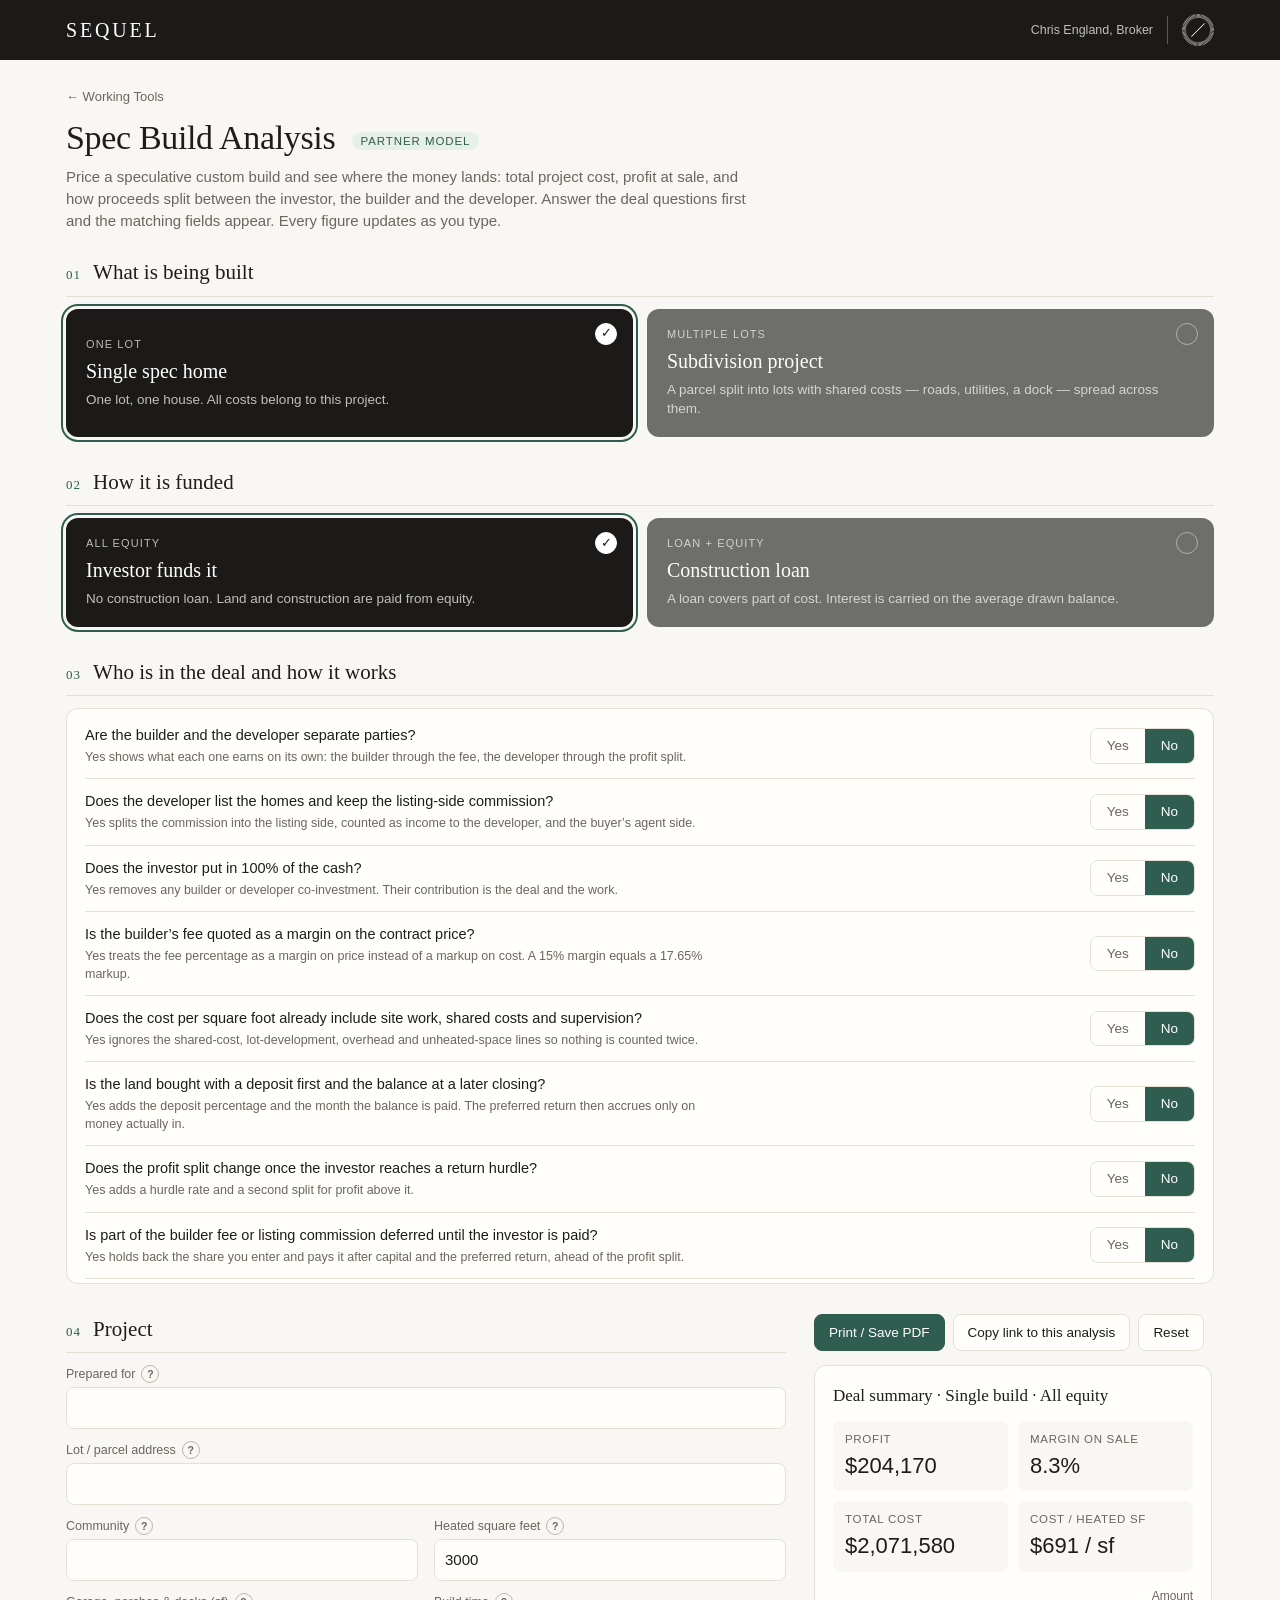
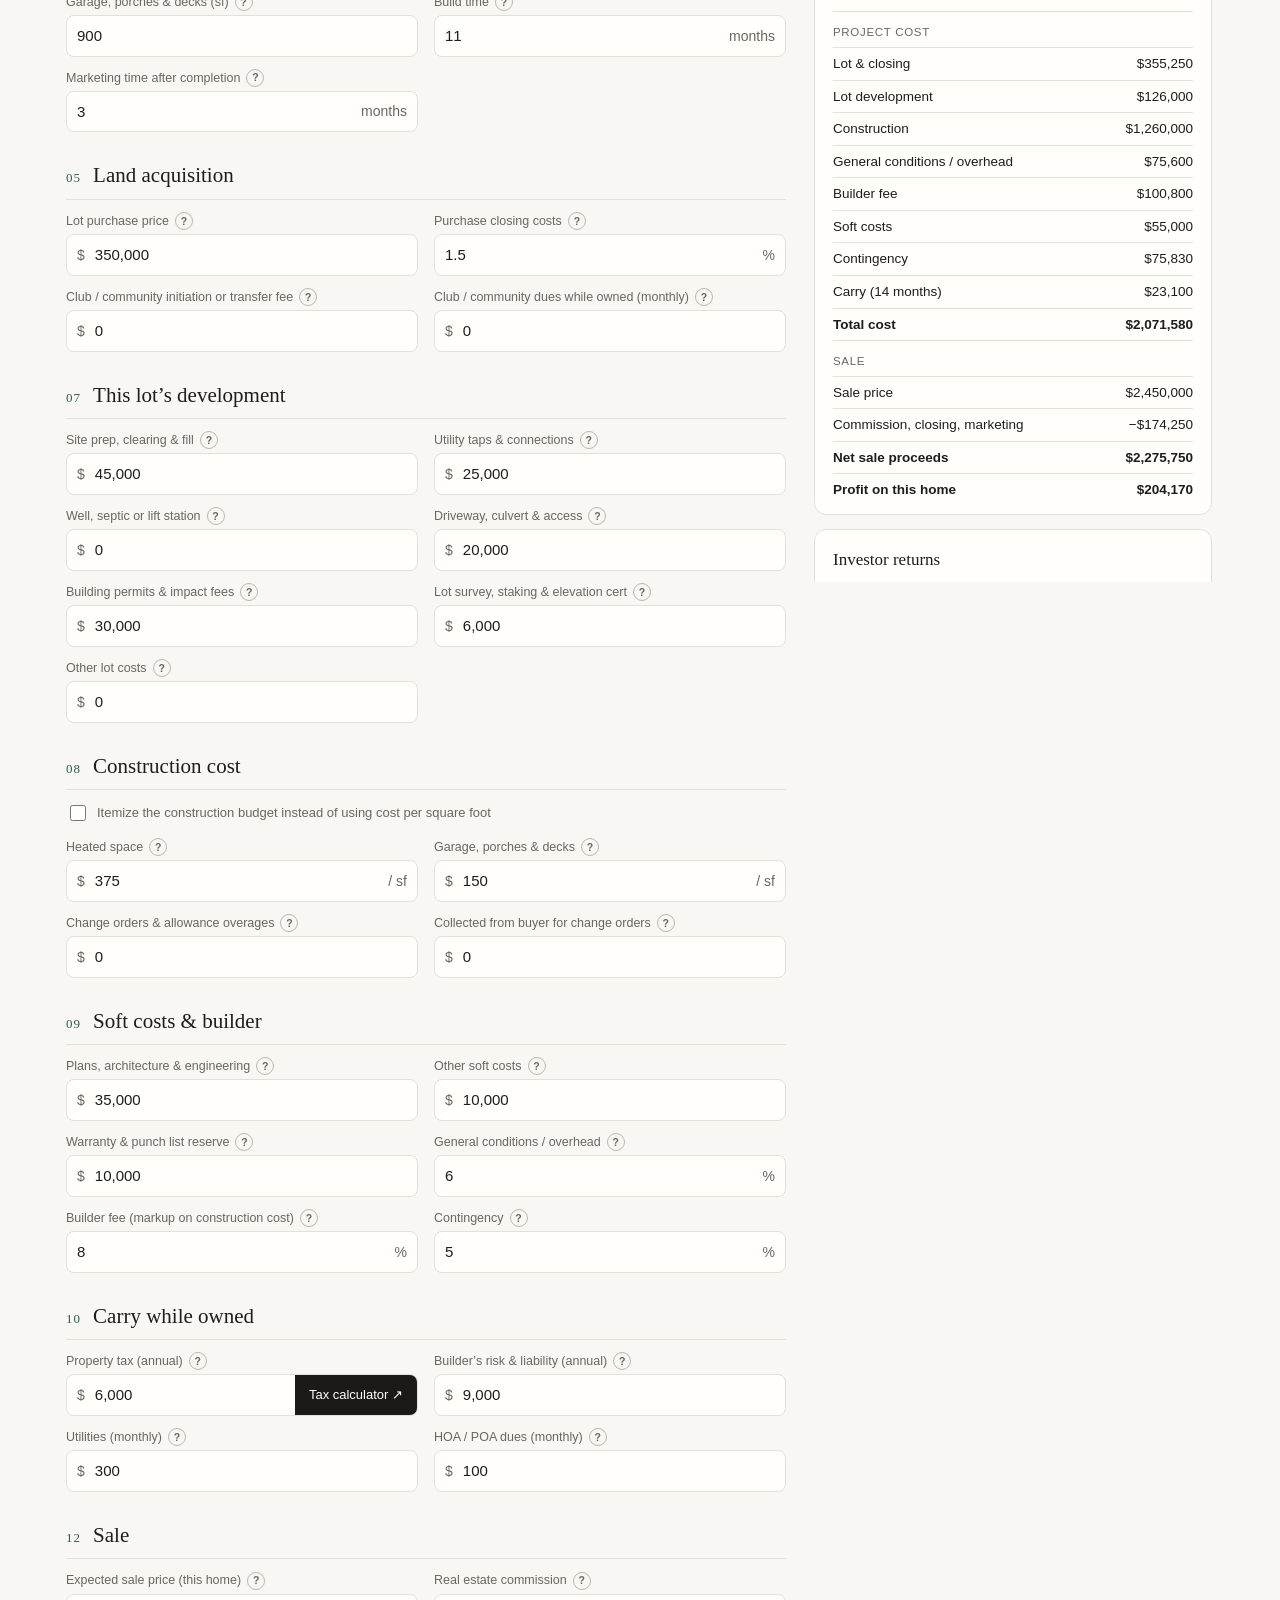
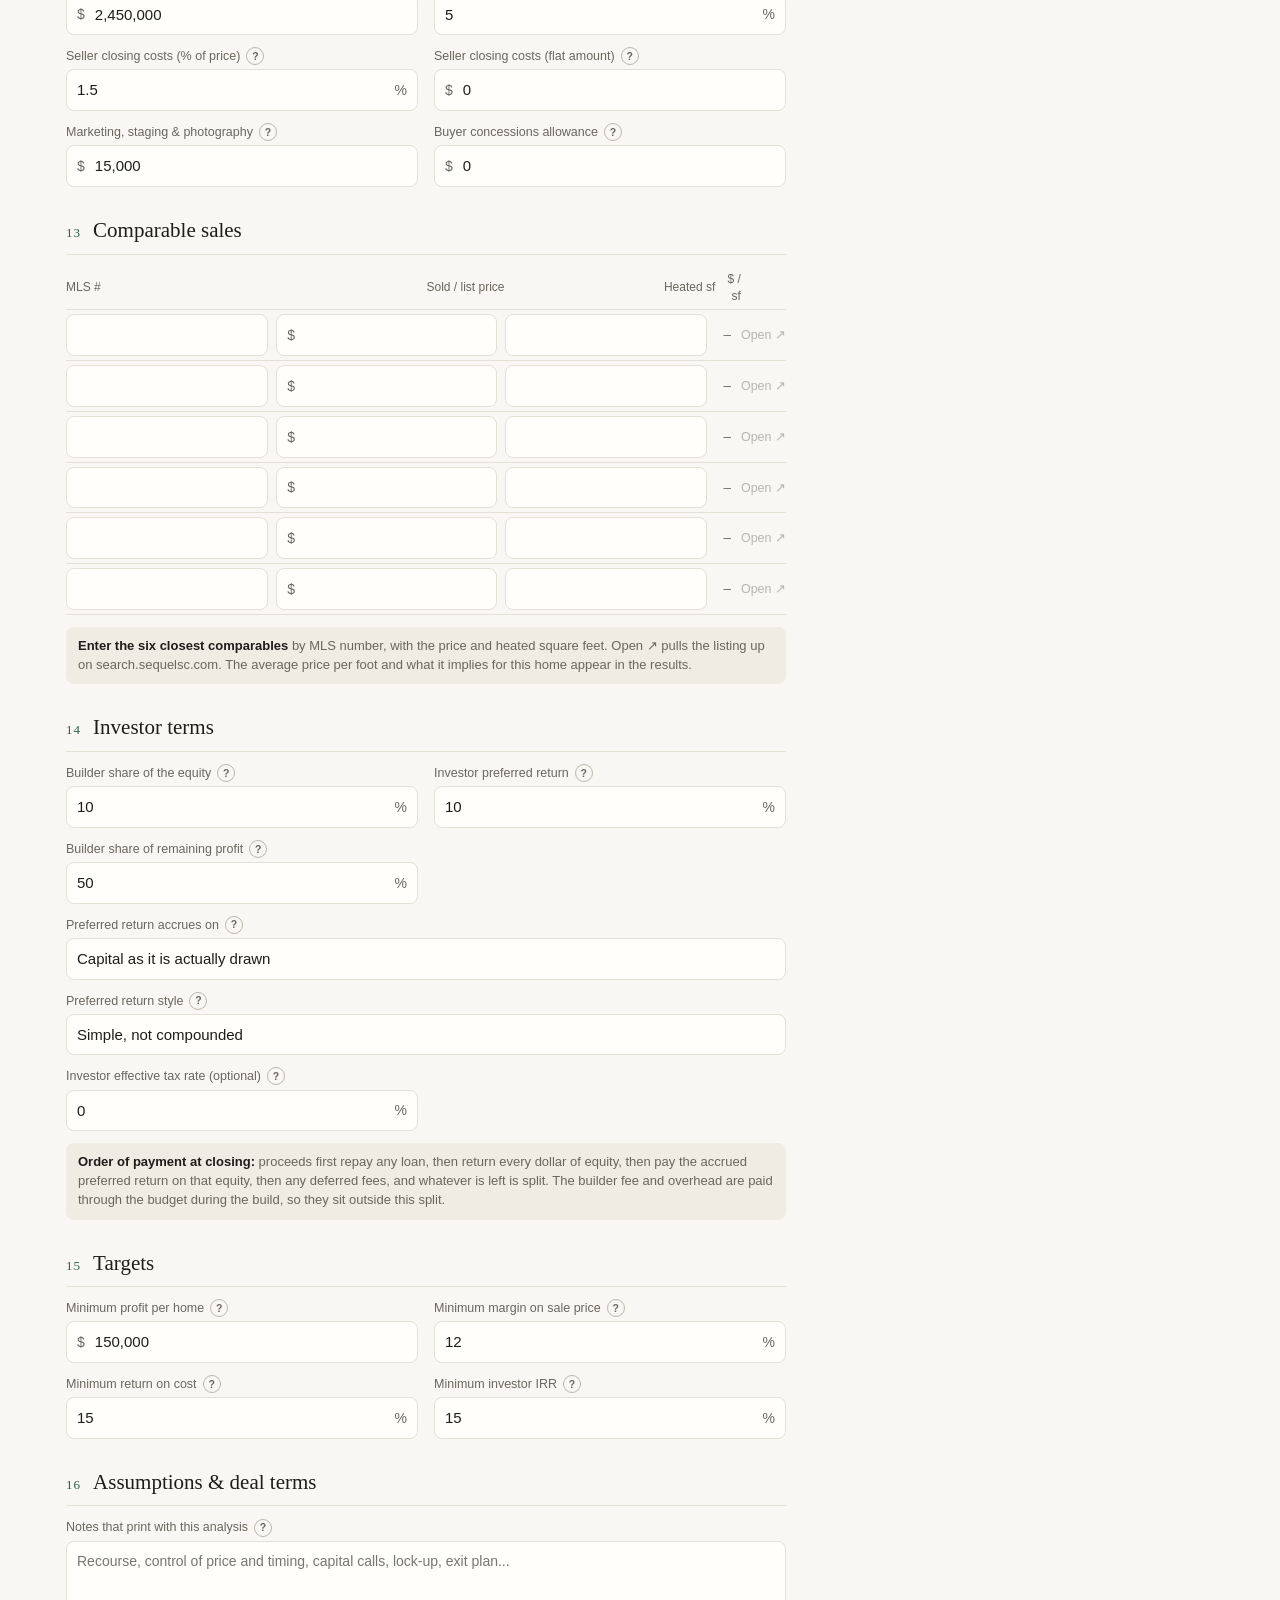
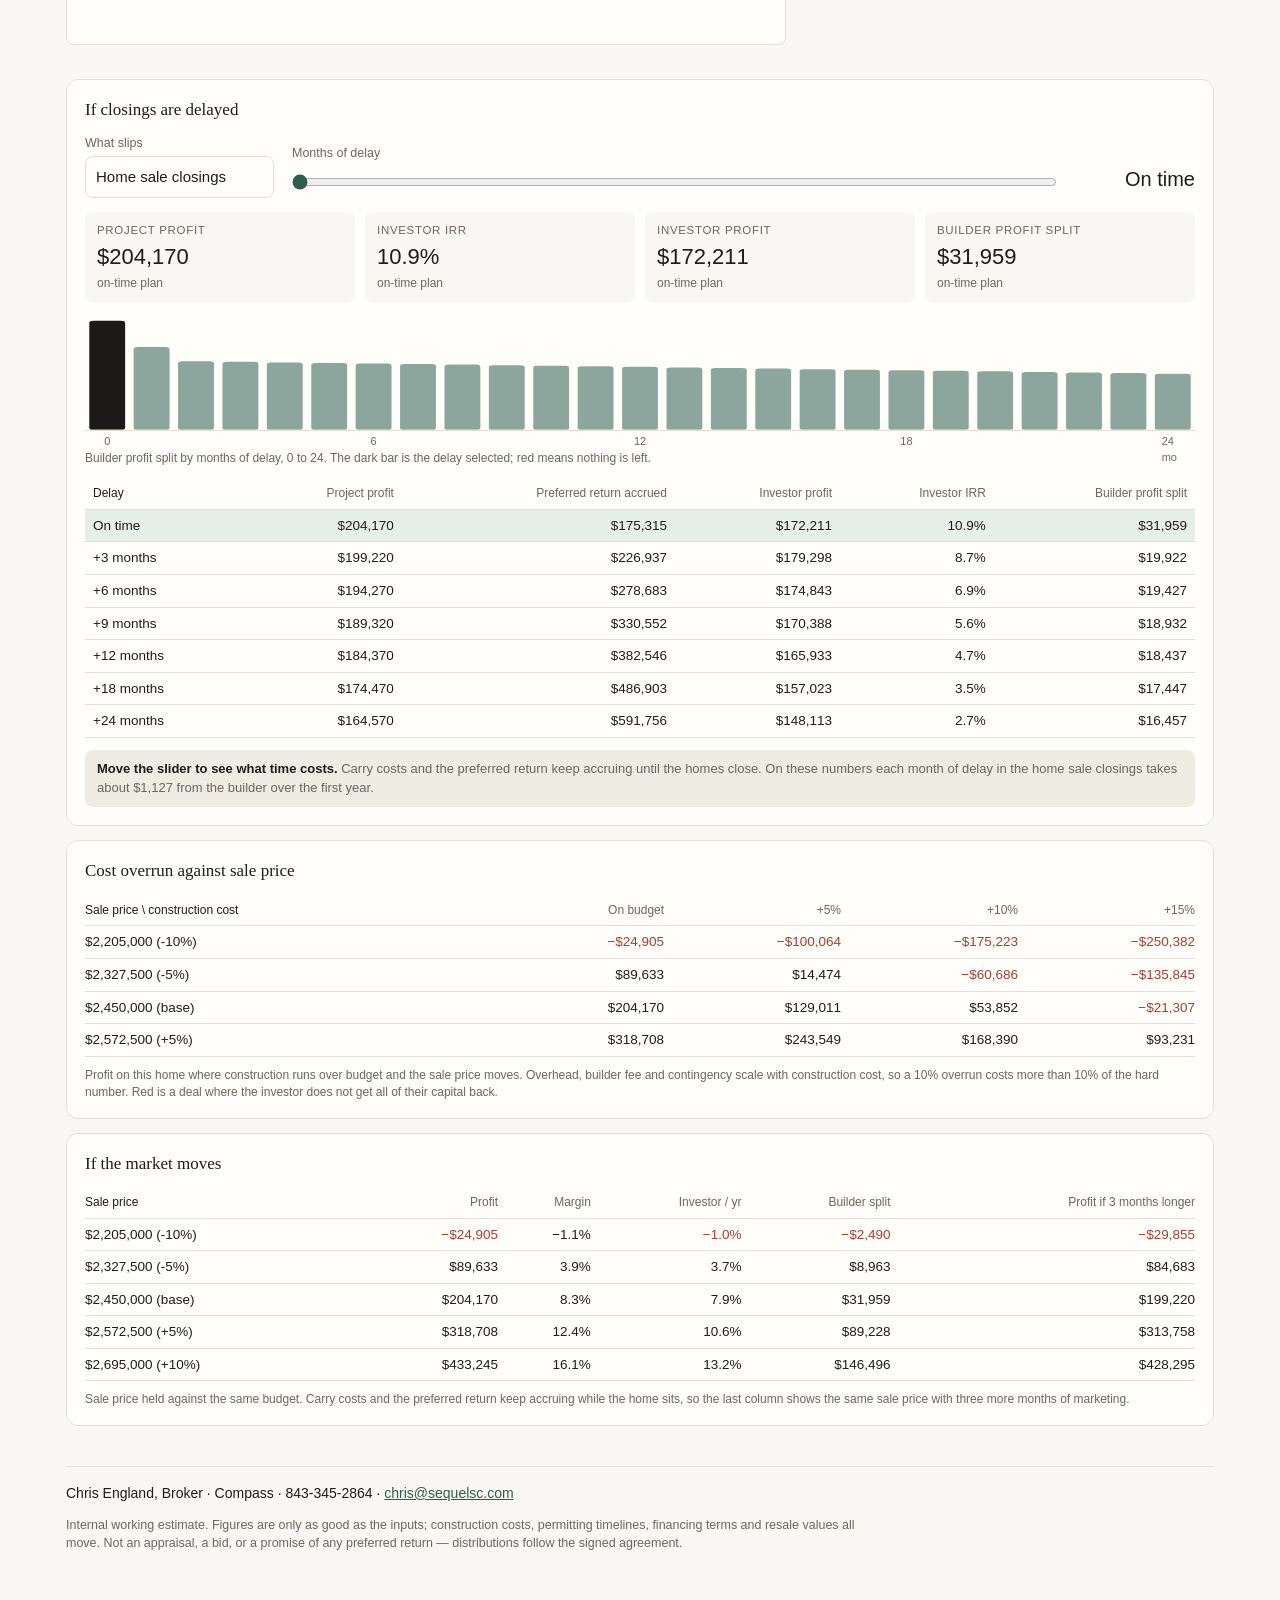
==== commit 4314eb64: "Add files via upload" ====
--- a/spec-build-analysis-partners.html
+++ b/spec-build-analysis-partners.html
@@ -211,6 +211,11 @@
   .kpis.four{grid-template-columns:repeat(4,1fr)}
   .kpi .dl{font-size:12px;color:var(--muted);margin-top:2px;font-variant-numeric:tabular-nums}
   .kpi .dl.neg{color:var(--bad)}
+  .field.bad .ctl{border-color:var(--bad);box-shadow:0 0 0 2px var(--bad-bg)}
+  .panel.warn{background:var(--bad-bg);border-color:var(--bad)}
+  .panel.warn h3{color:var(--bad)}
+  .panel.warn ul{margin:0 0 10px;padding-left:18px;font-size:13.5px}
+  .panel.warn li{margin-bottom:6px}
   .bars{width:100%;height:120px;display:block;margin:10px 0 0}
   .axis{position:relative;height:18px;font-size:11px;color:var(--muted);font-variant-numeric:tabular-nums}
   .axis span{position:absolute;top:2px;transform:translateX(-50%)}
@@ -284,6 +289,11 @@
         <button class="btn" id="btnLink">Copy link to this analysis</button>
         <button class="btn" id="btnReset">Reset</button>
         <span class="copied hidden" id="copied">Link copied</span>
+      </div>
+
+      <div class="panel warn hidden" id="warnPanel">
+        <h3>Check these inputs</h3>
+        <ul id="warns"></ul>
       </div>
 
       <div class="panel">
@@ -470,7 +480,8 @@
       {id:'commPct', label:'Real estate commission', type:'pct', def:5, show:'q-nolist'},
       {id:'commListPct', label:'Listing commission kept by the developer', type:'pct', def:3, show:'q-list'},
       {id:'commBuyerPct', label:'Buyer’s agent commission', type:'pct', def:3, show:'q-list'},
-      {id:'sellerClosePct', label:'Seller closing costs', type:'pct', def:1.5},
+      {id:'sellerClosePct', label:'Seller closing costs (% of price)', type:'pct', def:1.5},
+      {id:'sellerCloseFlat', label:'Seller closing costs (flat amount)', type:'usd', def:0},
       {id:'marketing', label:'Marketing, staging & photography', type:'usd', def:15000},
       {id:'concessions', label:'Buyer concessions allowance', type:'usd', def:0}
     ]},
@@ -594,6 +605,7 @@
     splitAbovePct:'The share of profit above the investor’s hurdle that goes to the developer or builder. The investor receives the rest.',
     deferFeePct:'The share of the builder fee that is not paid through the budget. It is paid at closing after the investor’s capital and preferred return, ahead of the profit split, and only if there is money to pay it.',
     deferCommPct:'The share of the listing commission held back at closing and paid after the investor’s capital and preferred return, ahead of the profit split.',
+    sellerCloseFlat:'Seller closing costs you know as a dollar figure, such as a quoted attorney fee. Added on top of the percentage above, so use one or the other for the same cost.',
     dealNotes:'Anything a reader must know that the numbers do not show: who signs on the loan and whether it is recourse, who controls list price and timing, what happens on a cost overrun or a capital call, how long capital is locked, who holds title, and the plan if the home does not sell. These notes print with the analysis.'
   };
 
@@ -857,7 +869,8 @@
     var listPct = q.list ? p(s.commListPct) : 0;
     var commAll = q.list ? p(s.commListPct)+p(s.commBuyerPct) : p(s.commPct);
     var listComm = s.salePrice*listPct;
-    var sellingCost = s.salePrice*(commAll+p(s.sellerClosePct)) + s.marketing + s.concessions;
+    var sellFlat = s.sellerCloseFlat||0;
+    var sellingCost = s.salePrice*(commAll+p(s.sellerClosePct)) + sellFlat + s.marketing + s.concessions;
 
     // deferred fees: not paid through the budget or at closing; paid after capital and preferred return
     var deferFee = q.defer ? fee*Math.min(p(s.deferFeePct),1) : 0;
@@ -1001,7 +1014,7 @@
       margin: s.salePrice>0 ? profit/s.salePrice : 0,
       roc: totalCost>0 ? profit/totalCost : 0,
       psf: s.sfHeated>0 ? totalCost/s.sfHeated : 0,
-      breakeven: (1-commAll-p(s.sellerClosePct))>0 ? (totalCost+s.marketing+s.concessions-changeRev)/(1-commAll-p(s.sellerClosePct)) : 0
+      breakeven: (1-commAll-p(s.sellerClosePct))>0 ? (totalCost+sellFlat+s.marketing+s.concessions-changeRev)/(1-commAll-p(s.sellerClosePct)) : 0
     };
   }
 
@@ -1060,6 +1073,18 @@
   function render(){
     var s=state, r=compute(s);
     var Q=s.q||{}, sep=!!Q.sep, SP=sep?'Developer':'Builder', P=r.proj;
+    // percent fields holding a number over 100 are almost always dollars typed into the wrong box
+    var warns=[];
+    Object.keys(FIELDS).forEach(function(k){
+      if (FIELDS[k].type!=='pct') return;
+      var el=document.getElementById('f_'+k), wrap=el.closest('.field'), bad=(s[k]||0)>100 && !wrap.classList.contains('hidden');
+      wrap.classList.toggle('bad', bad);
+      if (!bad) return;
+      var lab=(document.querySelector('label[for="f_'+k+'"]')||{}).textContent||FIELDS[k].label;
+      warns.push('<b>'+lab+'</b> is a percent field and reads '+(s[k]).toLocaleString('en-US')+'%. '+(k==='sellerClosePct' ? 'If you meant '+usd(s[k])+', enter it under Seller closing costs (flat amount) and set this field to 0.' : 'Enter a value from 0 to 100.'));
+    });
+    document.getElementById('warns').innerHTML=warns.map(function(x){ return '<li>'+x+'</li>'; }).join('');
+    document.getElementById('warnPanel').classList.toggle('hidden', !warns.length);
     var kp=document.getElementById('kProfit'); kp.textContent=usd(r.profit); kp.classList.toggle('neg', r.profit<0);
     var km=document.getElementById('kMargin'); km.textContent=pct(r.margin); km.classList.toggle('neg', r.margin<0);
     document.getElementById('kCost').textContent=usd(r.totalCost);
